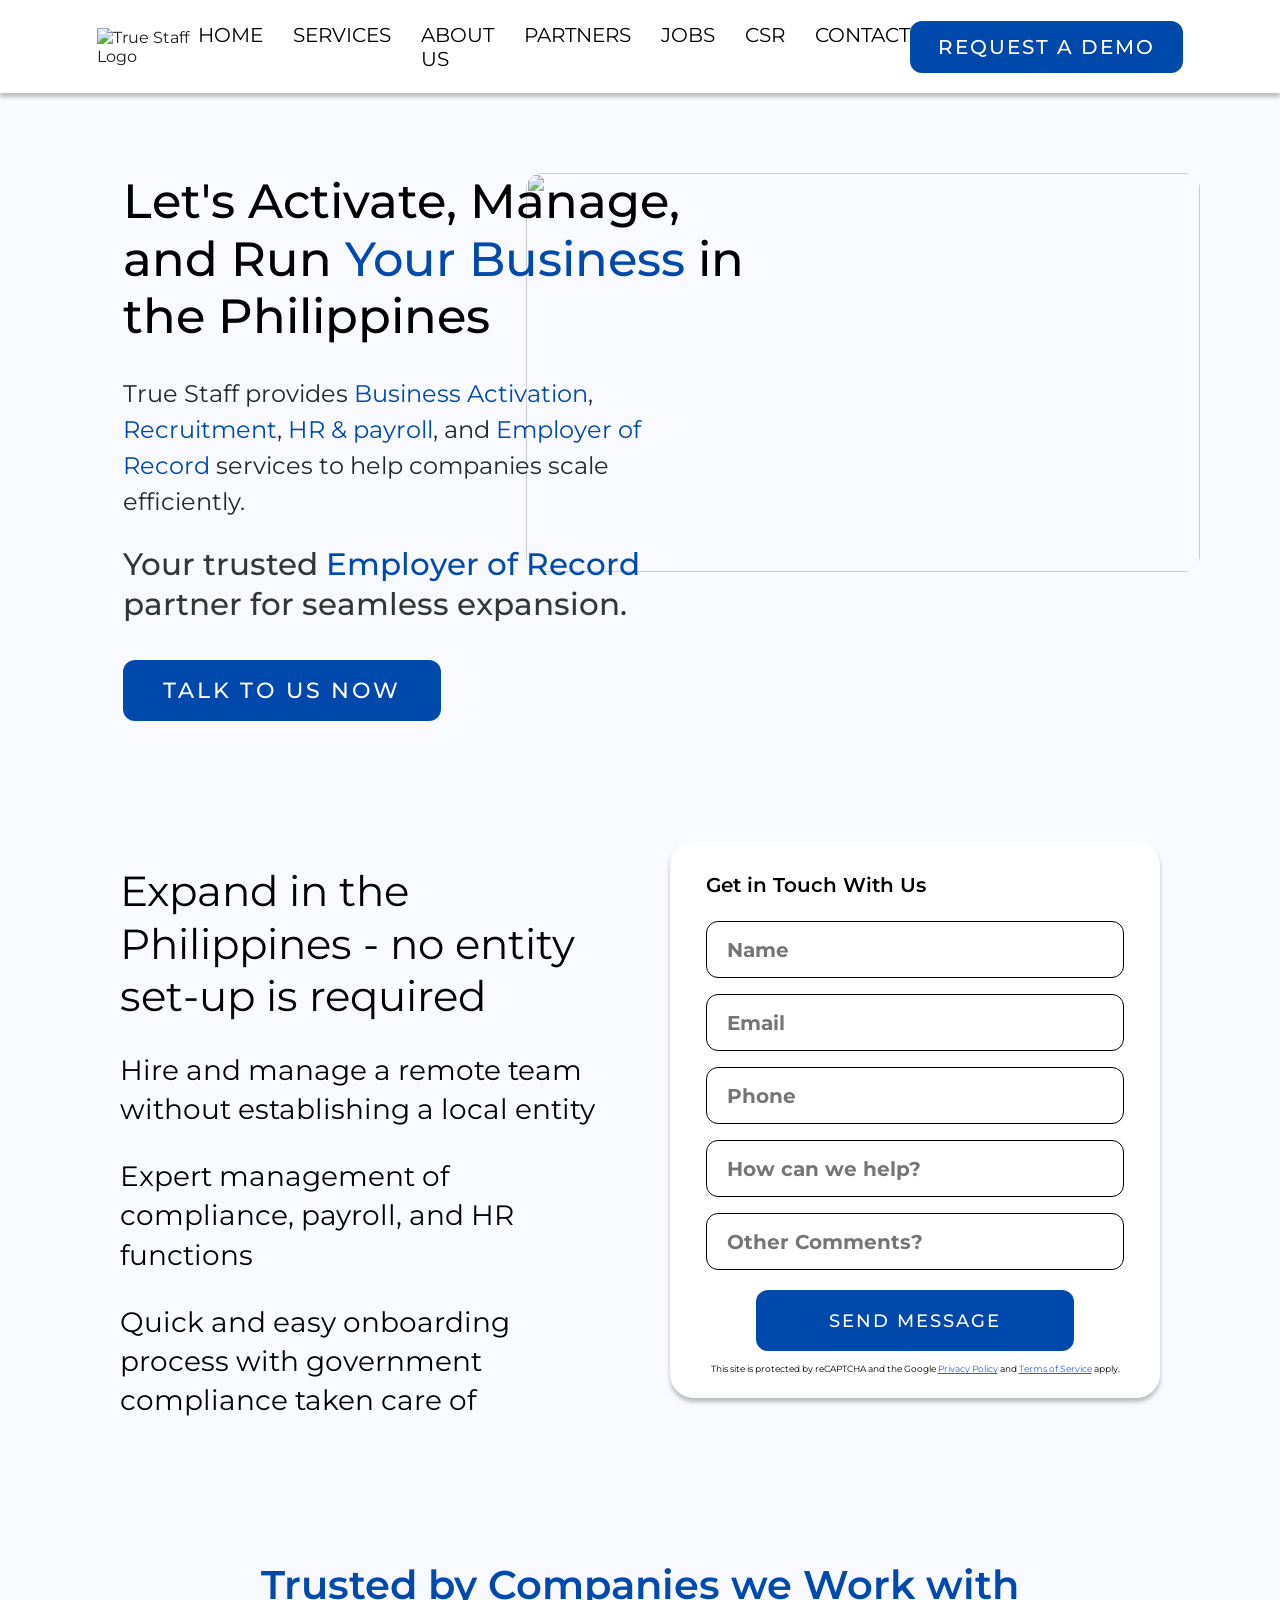
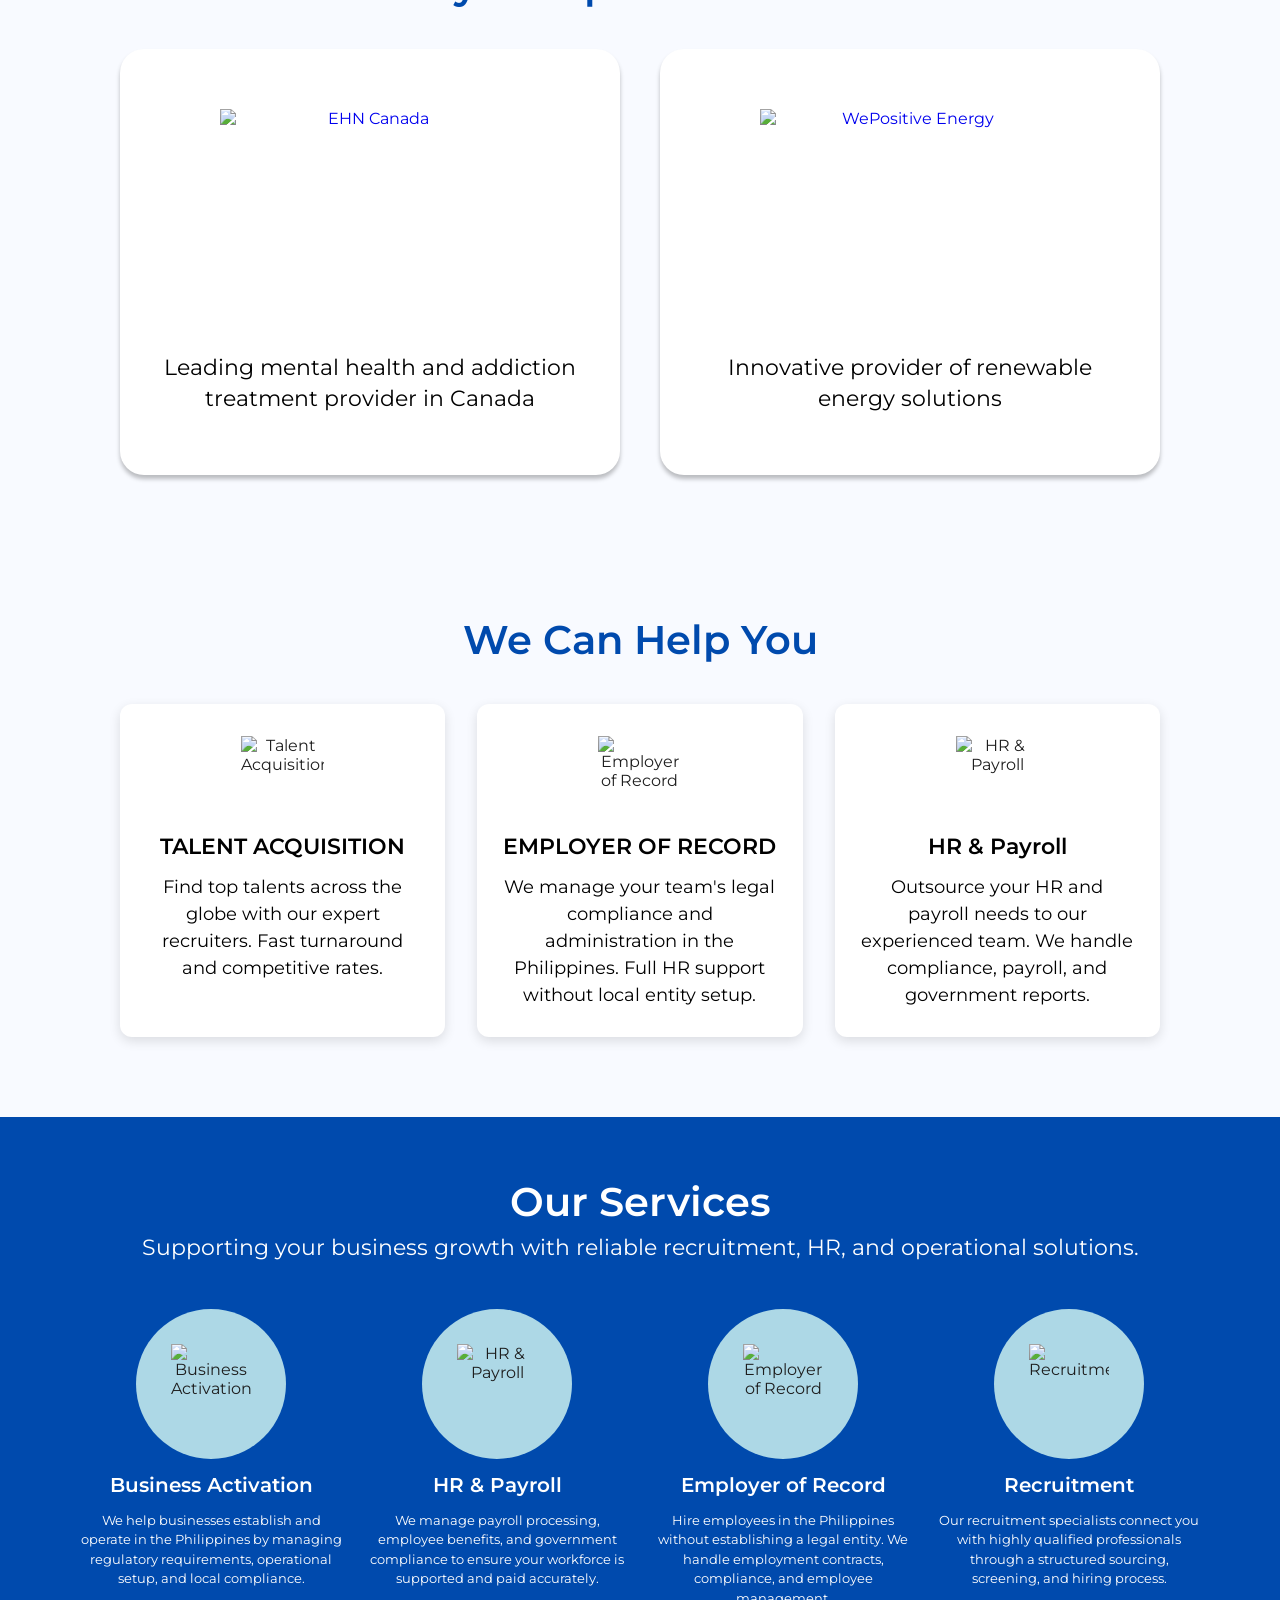
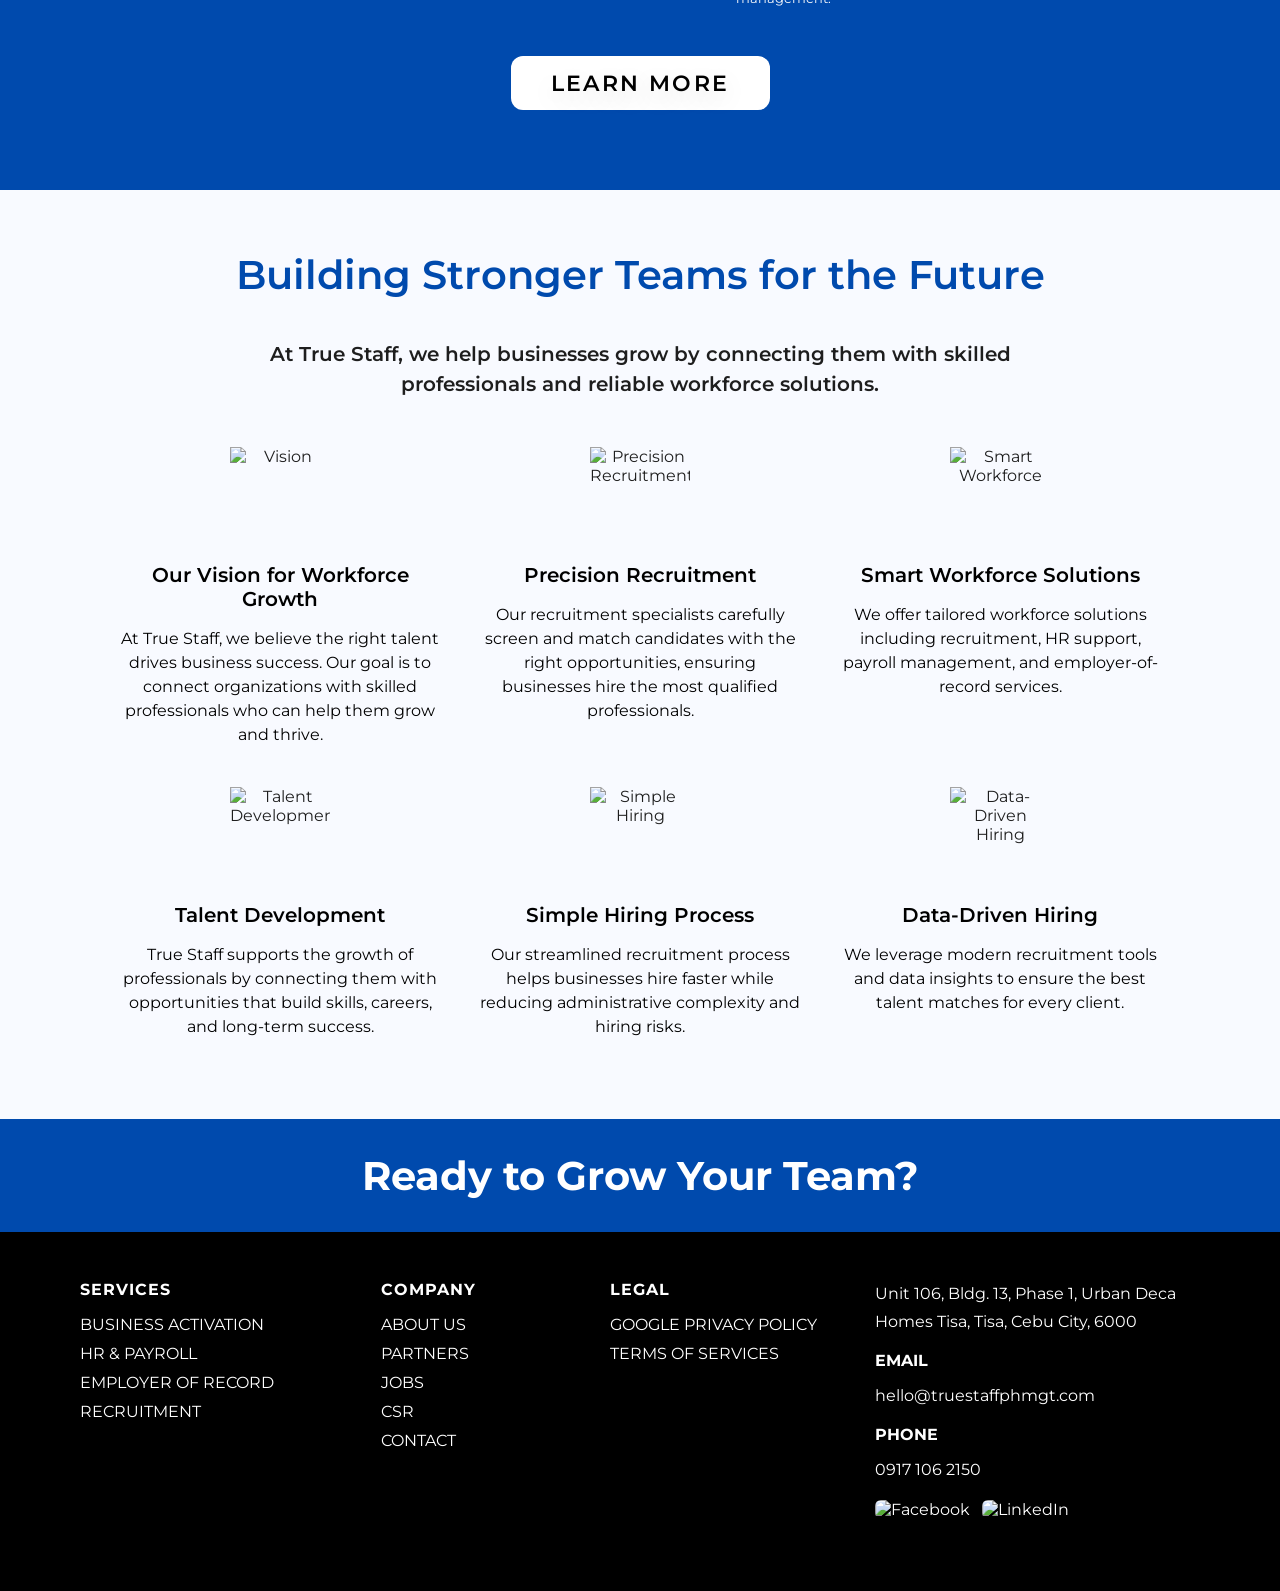
==== index.html @ f709b80b "Color Pallet Changes" ====
<!DOCTYPE html>
<html lang="en">
<head>
  <meta charset="UTF-8" />
  <meta name="viewport" content="width=device-width, initial-scale=1.0" />
  <title>True Staff Philippines</title>
  <link href="https://fonts.googleapis.com/css2?family=Montserrat:wght@400;500;600;700&family=Playfair+Display:wght@400;700&display=swap" rel="stylesheet" />
  <style>
    *, *::before, *::after { box-sizing: border-box; margin: 0; padding: 0; }

    :root {
      --blue: #2e5bff;
      --blue-dark: #004AAD;
      --blue-light: #4189ff;
      --bg: #f8faff;
      --text: #1e1e1e;
      --shadow: 0 4px 4px rgba(0,0,0,0.25);
      --card-shadow: 0 4px 16px rgba(0,0,0,0.12);
    }

    html { scroll-behavior: smooth; }

    body {
      font-family: 'Montserrat', sans-serif;
      background: var(--bg);
      color: var(--text);
      overflow-x: hidden;
    }

    /* ── NAVBAR ── */
    nav {
      position: sticky;
      top: 0;
      z-index: 100;
      background: #fff;
      box-shadow: var(--shadow);
      height: 93px;
      display: flex;
      align-items: center;
      justify-content: space-between;
      padding: 0 97px;
    }

    .nav-logo img { height: 90px; width: auto; }

    .nav-links {
      display: flex;
      gap: 30px;
      list-style: none;
      font-size: 20px;
    }

    .nav-links a {
      text-decoration: none;
      color: #000;
      transition: color .2s;
    }
    .nav-links a:hover { color: var(--blue-dark); }

    .btn-demo {
      background: var(--blue-dark);
      color: #fff;
      font-family: 'Montserrat', sans-serif;
      font-weight: 500;
      font-size: 20px;
      letter-spacing: 2px;
      border: none;
      border-radius: 12px;
      padding: 14px 28px;
      cursor: pointer;
      text-shadow: 0 8px 24px rgba(0,0,0,0.15);
      white-space: nowrap;
      transition: opacity .2s;
    }
    .btn-demo:hover { opacity: .88; }

    /* ── HERO ── */
    .hero {
      position: relative;
      padding: 80px 123px 60px;
      min-height: 620px;
      display: flex;
      align-items: flex-start;
      overflow: hidden;
    }

    .hero-bg {
      position: absolute;
      right: 80px;
      top: 80px;
      width: 674px;
      height: 399px;
      opacity: .8;
      object-fit: cover;
      border-radius: 16px;
      pointer-events: none;
    }

    .hero-content {
      position: relative;
      z-index: 2;
      max-width: 662px;
    }

    .hero-title {
      font-family: 'Montserrat', sans-serif;
      font-size: 48px;
      font-weight: 500;
      line-height: 1.2;
      color: #000;
      margin-bottom: 30px;
    }
    .hero-title span { color: var(--blue-dark); font-family: 'Montserrat', sans-serif; }

    .hero-sub {
      font-size: 24px;
      font-weight: 400;
      color: #272727;
      line-height: 1.5;
      max-width: 546px;
      margin-bottom: 24px;
    }
    .hero-sub .accent1 { color: var(--blue-dark); }
    .hero-sub .accent2 { color: var(--blue-dark); }

    .hero-tagline {
      font-size: 31px;
      font-weight: 500;
      color: #353535;
      max-width: 553px;
      margin-bottom: 36px;
      line-height: 1.3;
    }
    .hero-tagline span { color: var(--blue-dark); }

    .btn-primary {
      display: inline-flex;
      align-items: center;
      justify-content: center;
      background: var(--blue-dark);
      color: #fff;
      font-family: 'Montserrat', sans-serif;
      font-weight: 500;
      font-size: 22px;
      letter-spacing: 2.8px;
      border: none;
      border-radius: 12px;
      padding: 14px 28px;
      width: 318px;
      height: 61px;
      cursor: pointer;
      text-shadow: 0 8px 24px rgba(0,0,0,0.15);
      transition: opacity .2s, transform .15s;
    }
    .btn-primary:hover { opacity: .9; transform: translateY(-1px); }

    /* ── SUB-HERO (Expand + Contact Form) ── */
    .subhero {
      display: grid;
      grid-template-columns: 1fr 1fr;
      gap: 60px;
      padding: 60px 120px 80px;
      align-items: start;
    }

    .subhero-points {
      display: flex;
      flex-direction: column;
      gap: 28px;
      padding-top: 24px;
    }

    .subhero-points h2 {
      font-size: 42px;
      font-weight: 400;
      line-height: 1.25;
      color: #000;
    }

    .subhero-points p {
      font-size: 28px;
      font-weight: 400;
      color: #000;
      line-height: 1.4;
    }

    .contact-card {
      background: #fff;
      border-radius: 24px;
      box-shadow: var(--shadow);
      padding: 32px 36px 24px;
    }

    .contact-card h3 {
      font-size: 20px;
      font-weight: 600;
      color: #000;
      margin-bottom: 24px;
    }

    .form-fields {
      display: flex;
      flex-direction: column;
      gap: 16px;
      margin-bottom: 20px;
    }

    .form-fields input,
    .form-fields select {
      background: #fff;
      border: 1px solid #000;
      border-radius: 12px;
      height: 57px;
      padding: 14px 20px;
      font-family: 'Montserrat', sans-serif;
      font-weight: 700;
      font-size: 20px;
      color: rgba(0,0,0,.5);
      width: 100%;
      outline: none;
      transition: border-color .2s;
    }
    .form-fields input:focus { border-color: var(--blue-dark); color: #000; }

    .btn-send {
      display: block;
      margin: 0 auto 12px;
      background: var(--blue-dark);
      color: #fff;
      font-family: 'Montserrat', sans-serif;
      font-weight: 500;
      font-size: 18px;
      letter-spacing: 2px;
      border: none;
      border-radius: 12px;
      padding: 14px 28px;
      width: 318px;
      height: 61px;
      cursor: pointer;
      text-shadow: 0 8px 24px rgba(0,0,0,0.15);
      transition: opacity .2s;
    }
    .btn-send:hover { opacity: .9; }

    .recaptcha-notice {
      font-size: 9px;
      color: #000;
      text-align: center;
    }
    .recaptcha-notice a { color: var(--blue); }

    /* ── TRUSTED BY ── */
    .trusted {
      padding: 60px 120px 80px;
    }

    .section-title {
      font-size: 40px;
      font-weight: 600;
      color: var(--blue-dark);
      text-align: center;
      margin-bottom: 40px;
    }

    .trusted-cards {
      display: grid;
      grid-template-columns: 1fr 1fr;
      gap: 40px;
    }

    .trusted-card {
      background: #fff;
      border-radius: 24px;
      box-shadow: var(--shadow);
      padding: 60px 40px;
      display: flex;
      flex-direction: column;
      align-items: center;
      gap: 24px;
      text-align: center;
      text-decoration: none;
      transition: transform .2s, box-shadow .2s;
    }
    .trusted-card:hover { transform: translateY(-4px); box-shadow: var(--card-shadow); }

    .trusted-card img { 
      width: 300px;
      height: 220px;
      object-fit: contain;
    }

    .trusted-card p {
      font-size: 22px;
      color: #000;
      line-height: 1.4;
    }

    /* ── WE CAN HELP ── */
    .help-section {
      padding: 60px 120px 80px;
      text-align: center;
    }

    .help-cards {
      display: grid;
      grid-template-columns: repeat(3, 1fr);
      gap: 32px;
      margin-top: 40px;
    }

    .help-card {
      background: #fff;
      border-radius: 12px;
      box-shadow: 0 4px 12px rgba(0,0,0,0.12);
      padding: 32px 24px 28px;
      display: flex;
      flex-direction: column;
      align-items: center;
      gap: 14px;
      text-align: center;
    }

    .help-card img { width: 83px; height: 83px; object-fit: contain; }

    .help-card h4 {
      font-size: 22px;
      font-weight: 600;
      color: #000;
    }

    .help-card p {
      font-size: 18px;
      color: #000;
      line-height: 1.5;
    }

    /* ── SERVICES ── */
    .services-section {
      background: var(--blue-dark);
      padding: 60px 80px 80px;
      text-align: center;
    }

    .services-section .section-title { color: #fff; margin-bottom: 8px; }

    .services-section .section-sub {
      font-size: 22px;
      color: #fff;
      margin-bottom: 48px;
    }

    .services-grid {
      display: grid;
      grid-template-columns: repeat(4, 1fr);
      gap: 24px;
      margin-bottom: 48px;
    }

    .service-card {
      display: flex;
      flex-direction: column;
      align-items: center;
      gap: 14px;
      text-align: center;
    }

    /* ── SERVICE ICON CIRCLE ── */
    .service-icon {
      width: 150px;
      height: 150px;
      border-radius: 50%;
      background: #ADD8E6;
      display: flex;
      align-items: center;
      justify-content: center;
      flex-shrink: 0;
      overflow: hidden;
    }
    .service-icon img { width: 80px; height: 80px; object-fit: contain; flex-shrink: 0; }

    .service-card h4 {
      font-size: 20px;
      font-weight: 600;
      color: #fff;
    }

    .service-card p {
      font-size: 13px;
      font-weight: 400;
      color: #fff;
      line-height: 1.5;
    }

    .btn-white {
      display: inline-flex;
      align-items: center;
      justify-content: center;
      background: #fff;
      color: #000;
      font-family: 'Montserrat', sans-serif;
      font-weight: 600;
      font-size: 22px;
      letter-spacing: 2.4px;
      border: none;
      border-radius: 12px;
      padding: 14px 28px;
      width: 259px;
      height: 54px;
      cursor: pointer;
      text-shadow: 0 8px 24px rgba(0,0,0,0.15);
      transition: opacity .2s;
    }
    .btn-white:hover { opacity: .88; }

    /* ── BUILDING TEAMS ── */
    .teams-section {
      padding: 60px 120px 80px;
      text-align: center;
    }

    .teams-section .section-title { color: var(--blue-dark); }

    .teams-section .section-sub {
      font-size: 20px;
      font-weight: 600;
      color: var(--text);
      max-width: 805px;
      margin: 0 auto 48px;
      line-height: 1.5;
    }

    .teams-grid {
      display: grid;
      grid-template-columns: repeat(3, 1fr);
      gap: 40px;
    }

    .team-card {
      display: flex;
      flex-direction: column;
      align-items: center;
      gap: 16px;
      text-align: center;
    }

    .team-card img { width: 100px; height: 100px; object-fit: contain; }

    .team-card h4 {
      font-size: 20px;
      font-weight: 600;
      color: #000;
    }

    .team-card p {
      font-size: 16px;
      color: #000;
      line-height: 1.5;
    }

    /* ── READY TO GROW ── */
    .cta-bar {
      background: var(--blue-dark);
      padding: 32px 40px;
      text-align: center;
    }
    .cta-bar h2 {
      font-size: 40px;
      font-weight: 700;
      color: #fff;
    }

    /* ── FOOTER ── */
    footer {
      background: #000;
      color: #fff;
      padding: 48px 80px 32px;
    }

    .footer-top {
      display: grid;
      grid-template-columns: 1.4fr 1fr 1.2fr 1.8fr;
      gap: 48px;
      margin-bottom: 40px;
    }

    .footer-col h4 {
      font-size: 16px;
      font-weight: 700;
      margin-bottom: 16px;
      letter-spacing: 1px;
    }

    .footer-col ul {
      list-style: none;
      display: flex;
      flex-direction: column;
      gap: 10px;
    }

    .footer-col ul li,
    .footer-col ul li a {
      font-size: 16px;
      font-weight: 400;
      color: #fff;
      text-decoration: none;
      transition: opacity .2s;
    }
    .footer-col ul li a:hover { opacity: .75; }

    .footer-contact p {
      font-size: 16px;
      line-height: 1.7;
      margin-bottom: 8px;
    }
    .footer-contact a { color: #fff; text-decoration: none; }

    .footer-contact .label {
      font-weight: 700;
      font-size: 16px;
      margin-top: 12px;
    }

    .social-links {
      display: flex;
      gap: 12px;
      margin-top: 16px;
    }
    .social-links a img { width: 46px; height: 46px; object-fit: cover; border-radius: 6px; }

    .footer-bottom {
      border-top: 1px solid rgba(255,255,255,.2);
      padding-top: 20px;
      font-size: 15px;
      font-weight: 700;
      color: #fff;
    }

    /* ── ANIMATIONS ── */
    @keyframes fadeUp {
      from { opacity: 0; transform: translateY(24px); }
      to   { opacity: 1; transform: translateY(0); }
    }

    .hero-content > * {
      animation: fadeUp .7s ease both;
    }
    .hero-content > *:nth-child(1) { animation-delay: .05s; }
    .hero-content > *:nth-child(2) { animation-delay: .15s; }
    .hero-content > *:nth-child(3) { animation-delay: .25s; }
    .hero-content > *:nth-child(4) { animation-delay: .35s; }
  </style>
</head>
<body>

  <!-- NAVBAR -->
  <nav>
    <div class="nav-logo">
      <img src="https://www.figma.com/api/mcp/asset/46fe6b28-b991-42e9-94de-87fc33465a5f" alt="True Staff Logo" />
    </div>
    <ul class="nav-links">
      <li><a href="#">HOME</a></li>
      <li><a href="#">SERVICES</a></li>
      <li><a href="#">ABOUT US</a></li>
      <li><a href="#">PARTNERS</a></li>
      <li><a href="#">JOBS</a></li>
      <li><a href="#">CSR</a></li>
      <li><a href="#">CONTACT</a></li>
    </ul>
    <button class="btn-demo">REQUEST A DEMO</button>
  </nav>

  <!-- HERO -->
  <section class="hero">
    <img class="hero-bg" src="https://www.figma.com/api/mcp/asset/fff9b004-cabd-46d9-9c00-4d7b5eacda82" alt="" />
    <div class="hero-content">
      <h1 class="hero-title">
        Let's Activate, Manage, and Run <span>Your Business</span> in the Philippines
      </h1>
      <p class="hero-sub">
        True Staff provides <span class="accent1">Business Activation</span>,
        <span class="accent2">Recruitment</span>,
        <span class="accent2">HR &amp; payroll</span>, and
        <span class="accent2">Employer of Record</span>
        services to help companies scale efficiently.
      </p>
      <p class="hero-tagline">
        Your trusted <span>Employer of Record</span> partner for seamless expansion.
      </p>
      <button class="btn-primary">TALK TO US NOW</button>
    </div>
  </section>

  <!-- SUB-HERO -->
  <section class="subhero">
    <div class="subhero-points">
      <h2>Expand in the Philippines - no entity set-up is required</h2>
      <p>Hire and manage a remote team without establishing a local entity</p>
      <p>Expert management of compliance, payroll, and HR functions</p>
      <p>Quick and easy onboarding process with government compliance taken care of</p>
    </div>
    <div class="contact-card">
      <h3>Get in Touch With Us</h3>
      <div class="form-fields">
        <input type="text" placeholder="Name" />
        <input type="email" placeholder="Email" />
        <input type="tel" placeholder="Phone" />
        <input type="text" placeholder="How can we help?" />
        <input type="text" placeholder="Other Comments?" />
      </div>
      <button class="btn-send">SEND MESSAGE</button>
      <p class="recaptcha-notice">
        This site is protected by reCAPTCHA and the Google
        <a href="https://policies.google.com/privacy"> Privacy Policy</a> and
        <a href="https://policies.google.com/terms"> Terms of Service</a> apply.
      </p>
    </div>
  </section>

  <!-- TRUSTED BY -->
  <section class="trusted">
    <h2 class="section-title">Trusted by Companies we Work with</h2>
    <div class="trusted-cards">
      <a class="trusted-card" href="https://www.edgewoodhealthnetwork.com" target="_blank">
        <img src="https://www.figma.com/api/mcp/asset/3ee1cc1a-793e-4d9c-8be4-b62cd1c04ef4" alt="EHN Canada" />
        <p>Leading mental health and addiction treatment provider in Canada</p>
      </a>
      <a class="trusted-card" href="https://wepositive.energy/en/" target="_blank">
        <img src="https://www.figma.com/api/mcp/asset/9beb6a66-668f-4951-84d1-95f4a16cabfd" alt="WePositive Energy" />
        <p>Innovative provider of renewable energy solutions</p>
      </a>
    </div>
  </section>

  <!-- WE CAN HELP -->
  <section class="help-section">
    <h2 class="section-title">We Can Help You</h2>
    <div class="help-cards">
      <div class="help-card">
        <img src="https://www.figma.com/api/mcp/asset/31132a08-46f3-4da1-8949-65d4fa685b82" alt="Talent Acquisition" />
        <h4>TALENT ACQUISITION</h4>
        <p>Find top talents across the globe with our expert recruiters. Fast turnaround and competitive rates.</p>
      </div>
      <div class="help-card">
        <img src="https://www.figma.com/api/mcp/asset/cd3da1bf-b4ce-4fd2-a935-768c846bf86a" alt="Employer of Record" />
        <h4>EMPLOYER OF RECORD</h4>
        <p>We manage your team's legal compliance and administration in the Philippines. Full HR support without local entity setup.</p>
      </div>
      <div class="help-card">
        <img src="https://www.figma.com/api/mcp/asset/d2165f80-fb58-43b4-90b8-c38d12c9bd33" alt="HR & Payroll" />
        <h4>HR &amp; Payroll</h4>
        <p>Outsource your HR and payroll needs to our experienced team. We handle compliance, payroll, and government reports.</p>
      </div>
    </div>
  </section>

  <!-- OUR SERVICES -->
  <section class="services-section">
    <h2 class="section-title">Our Services</h2>
    <p class="section-sub">Supporting your business growth with reliable recruitment, HR, and operational solutions.</p>
    <div class="services-grid">
      <div class="service-card">
        <div class="service-icon">
        <img src="https://www.figma.com/api/mcp/asset/b1a351a6-cfa6-4a50-8edd-ce78a17f93b5" alt="Business Activation" />
        </div>
        <h4>Business Activation</h4>
        <p>We help businesses establish and operate in the Philippines by managing regulatory requirements, operational setup, and local compliance.</p>
      </div>
      <div class="service-card">
        <div class="service-icon">
        <img src="https://www.figma.com/api/mcp/asset/8b9b148d-7f80-4a17-a34f-08319d3bbadd" alt="HR & Payroll" />
        </div>
        <h4>HR &amp; Payroll</h4>
        <p>We manage payroll processing, employee benefits, and government compliance to ensure your workforce is supported and paid accurately.</p>
      </div>
      <div class="service-card">
        <div class="service-icon">
        <img src="https://www.figma.com/api/mcp/asset/70ccc5b9-8138-4148-9776-515e78c5fc36" alt="Employer of Record" />
        </div>
        <h4>Employer of Record</h4>
        <p>Hire employees in the Philippines without establishing a legal entity. We handle employment contracts, compliance, and employee management.</p>
      </div>
      <div class="service-card">
        <div class="service-icon">
        <img src="https://www.figma.com/api/mcp/asset/c258b3e0-de0f-4d82-b627-8fd737a3cc09" alt="Recruitment" />
        </div>
        <h4>Recruitment</h4>
        <p>Our recruitment specialists connect you with highly qualified professionals through a structured sourcing, screening, and hiring process.</p>
      </div>
    </div>
    <button class="btn-white">LEARN MORE</button>
  </section>

  <!-- BUILDING STRONGER TEAMS -->
  <section class="teams-section">
    <h2 class="section-title">Building Stronger Teams for the Future</h2>
    <p class="section-sub">At True Staff, we help businesses grow by connecting them with skilled professionals and reliable workforce solutions.</p>
    <div class="teams-grid">
      <div class="team-card">
        <img src="https://www.figma.com/api/mcp/asset/81e49607-f84e-4d09-b569-7cded17def56" alt="Vision" />
        <h4>Our Vision for Workforce Growth</h4>
        <p>At True Staff, we believe the right talent drives business success. Our goal is to connect organizations with skilled professionals who can help them grow and thrive.</p>
      </div>
      <div class="team-card">
        <img src="https://www.figma.com/api/mcp/asset/3f9933ec-99f0-443f-ae5e-5d753d8e3b89" alt="Precision Recruitment" />
        <h4>Precision Recruitment</h4>
        <p>Our recruitment specialists carefully screen and match candidates with the right opportunities, ensuring businesses hire the most qualified professionals.</p>
      </div>
      <div class="team-card">
        <img src="https://www.figma.com/api/mcp/asset/ee667090-5b8d-4d2a-b101-0f3f4927ae04" alt="Smart Workforce" />
        <h4>Smart Workforce Solutions</h4>
        <p>We offer tailored workforce solutions including recruitment, HR support, payroll management, and employer-of-record services.</p>
      </div>
      <div class="team-card">
        <img src="https://www.figma.com/api/mcp/asset/8a5e9f70-47d1-4730-a33d-5e7d8475ec87" alt="Talent Development" />
        <h4>Talent Development</h4>
        <p>True Staff supports the growth of professionals by connecting them with opportunities that build skills, careers, and long-term success.</p>
      </div>
      <div class="team-card">
        <img src="https://www.figma.com/api/mcp/asset/21347ef9-b67f-4f0b-8c22-c1b341886fa3" alt="Simple Hiring" />
        <h4>Simple Hiring Process</h4>
        <p>Our streamlined recruitment process helps businesses hire faster while reducing administrative complexity and hiring risks.</p>
      </div>
      <div class="team-card">
        <img src="https://www.figma.com/api/mcp/asset/55356697-2047-4b30-a594-85b340115c34" alt="Data-Driven Hiring" />
        <h4>Data-Driven Hiring</h4>
        <p>We leverage modern recruitment tools and data insights to ensure the best talent matches for every client.</p>
      </div>
    </div>
  </section>

  <!-- READY TO GROW CTA -->
  <div class="cta-bar">
    <h2>Ready to Grow Your Team?</h2>
  </div>


  <footer>
    <div class="footer-top">
      <div class="footer-col">
        <h4>SERVICES</h4>
        <ul>
          <li>BUSINESS ACTIVATION</li>
          <li>HR &amp; PAYROLL</li>
          <li>EMPLOYER OF RECORD</li>
          <li>RECRUITMENT</li>
        </ul>
      </div>
      <div class="footer-col">
        <h4>COMPANY</h4>
        <ul>
          <li>ABOUT US</li>
          <li>PARTNERS</li>
          <li>JOBS</li>
          <li>CSR</li>
          <li>CONTACT</li>
        </ul>
      </div>
      <div class="footer-col">
        <h4>LEGAL</h4>
        <ul>
          <li><a href="https://policies.google.com/privacy" target="_blank">GOOGLE PRIVACY POLICY</a></li>
          <li><a href="https://policies.google.com/terms" target="_blank">TERMS OF SERVICES</a></li>
        </ul>
      </div>
      <div class="footer-col footer-contact">
        <p>Unit 106, Bldg. 13, Phase 1, Urban Deca Homes Tisa, Tisa, Cebu City, 6000</p>
        <p class="label">EMAIL</p>
        <p>hello@truestaffphmgt.com</p>
        <p class="label">PHONE</p>
        <p>0917 106 2150</p>
        <div class="social-links">
          <a href="https://www.facebook.com/profile.php?id=100091492266684" target="_blank">
            <img src="https://www.figma.com/api/mcp/asset/72221805-aa0f-4ba4-a9fd-78a5b360030b" alt="Facebook" />
          </a>
          <a href="https://www.linkedin.com/company/true-staff-philippines-management-inc/" target="_blank">
            <img src="https://www.figma.com/api/mcp/asset/a117d078-dc79-4d5d-b0f4-8a01a4b4e025" alt="LinkedIn" />
          </a>
        </div>
      </div>
    </div>
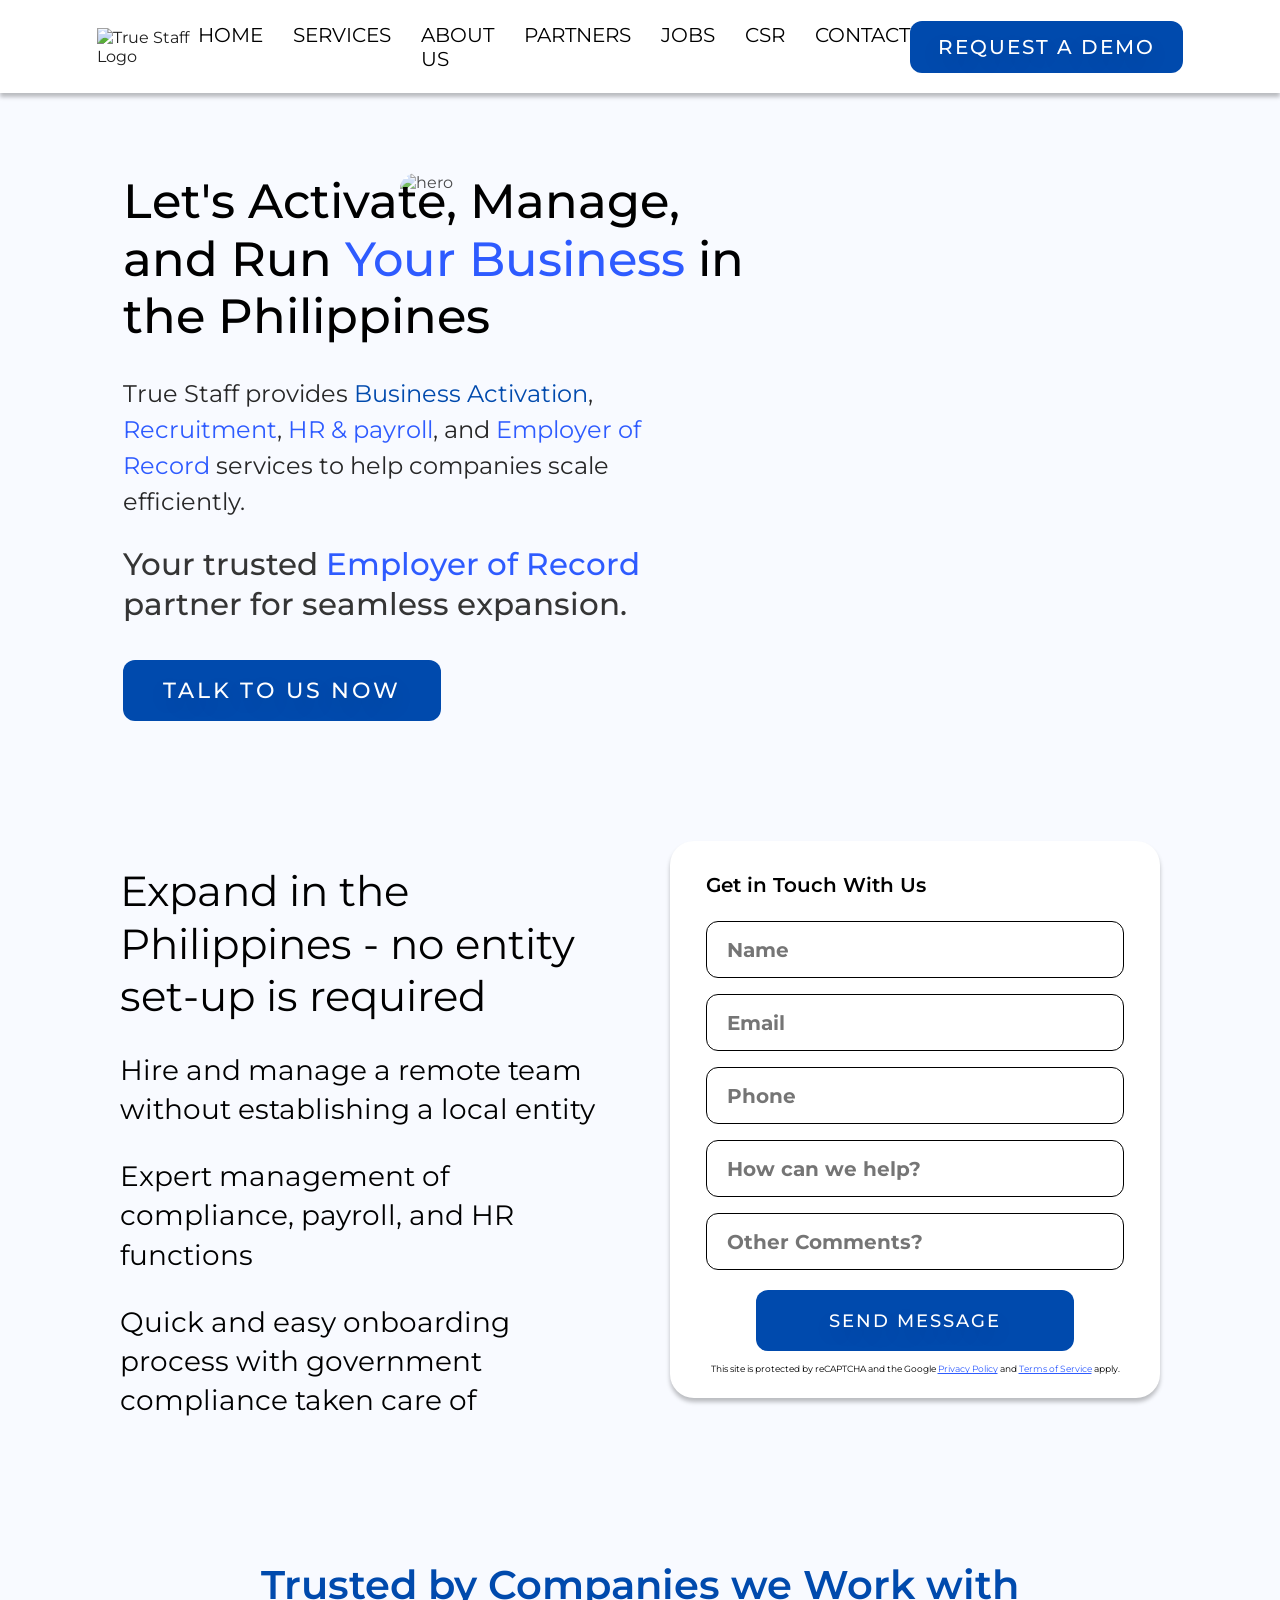
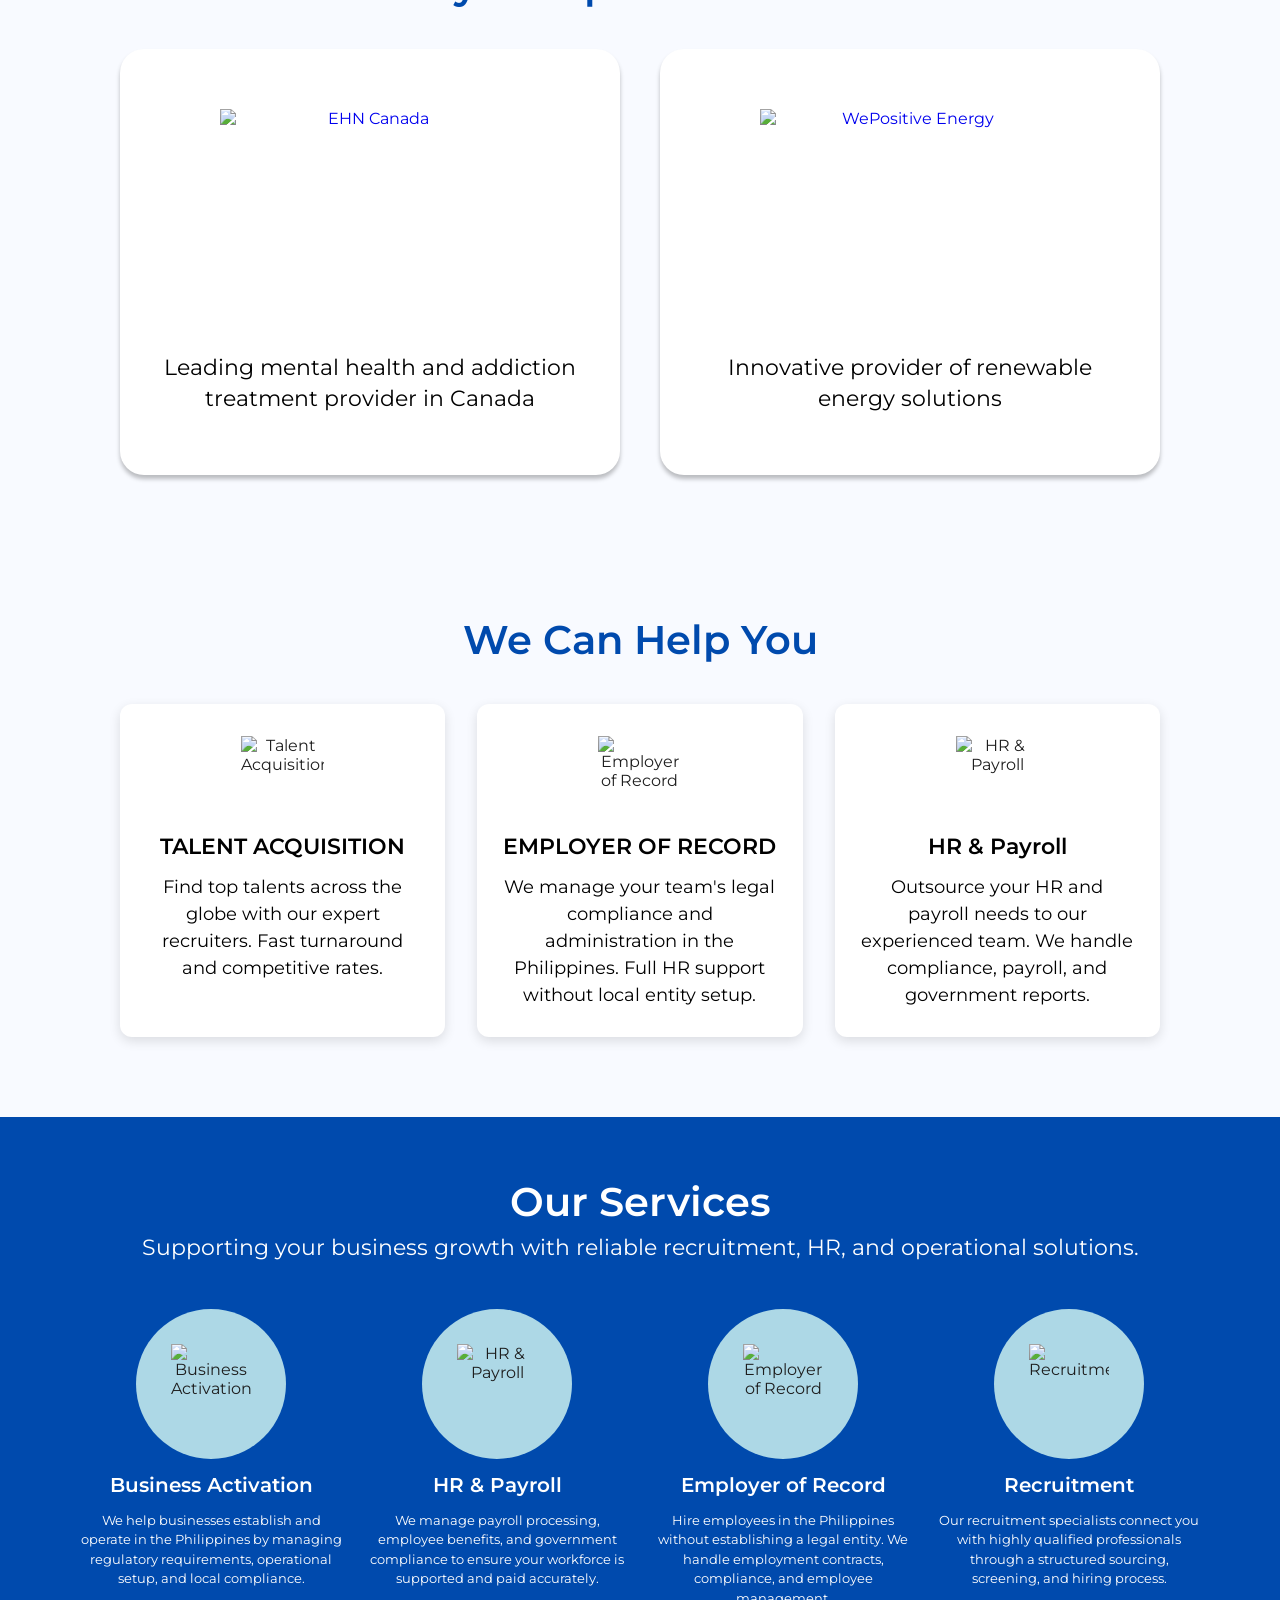
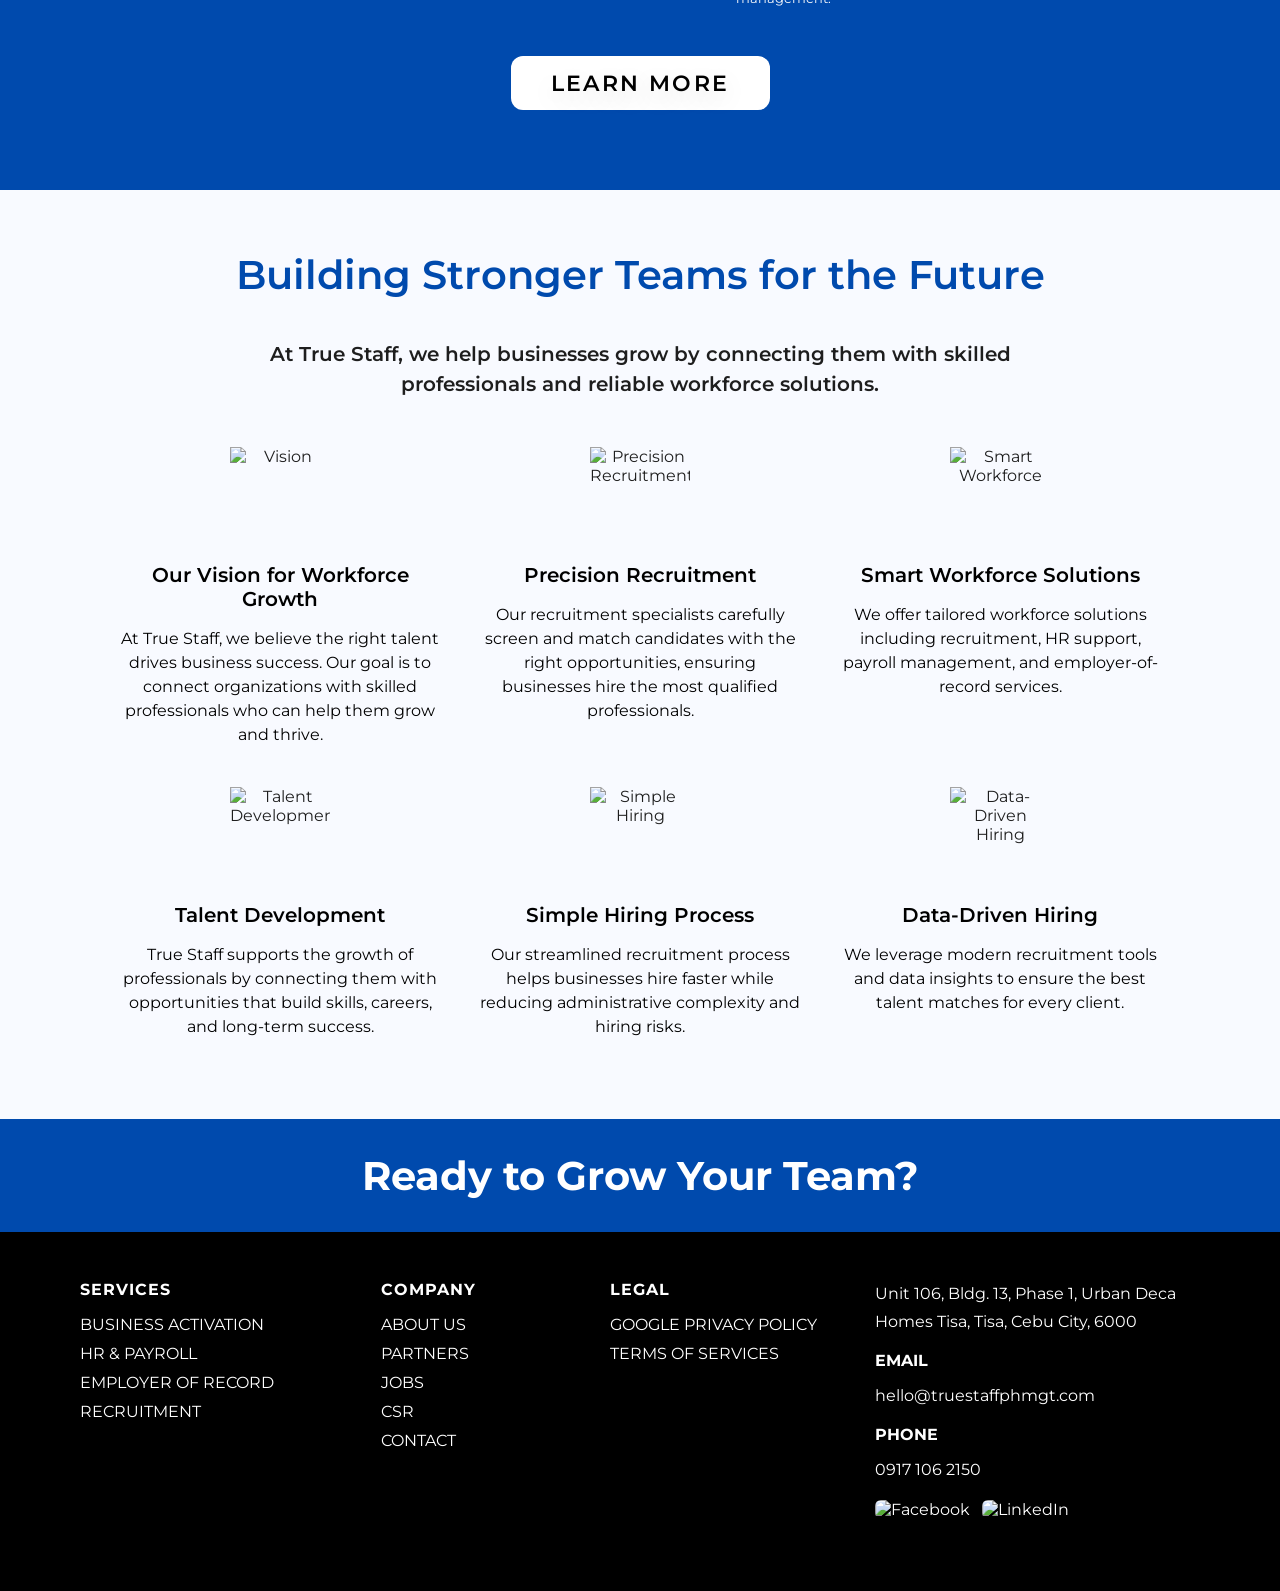
==== commit dca3841c: "Updated logo and image sources in HTML files" ====
--- a/index.html
+++ b/index.html
@@ -88,8 +88,8 @@
       position: absolute;
       right: 80px;
       top: 80px;
-      width: 674px;
-      height: 399px;
+      width: 800px;
+      height: 550px;
       opacity: .8;
       object-fit: cover;
       border-radius: 16px;
@@ -110,7 +110,7 @@
       color: #000;
       margin-bottom: 30px;
     }
-    .hero-title span { color: var(--blue-dark); font-family: 'Montserrat', sans-serif; }
+    .hero-title span { color: var(--blue); font-family: 'Montserrat', sans-serif; }
 
     .hero-sub {
       font-size: 24px;
@@ -121,7 +121,7 @@
       margin-bottom: 24px;
     }
     .hero-sub .accent1 { color: var(--blue-dark); }
-    .hero-sub .accent2 { color: var(--blue-dark); }
+    .hero-sub .accent2 { color: var(--blue); }
 
     .hero-tagline {
       font-size: 31px;
@@ -131,7 +131,7 @@
       margin-bottom: 36px;
       line-height: 1.3;
     }
-    .hero-tagline span { color: var(--blue-dark); }
+    .hero-tagline span { color: var(--blue); }
 
     .btn-primary {
       display: inline-flex;
@@ -555,14 +555,14 @@
   <!-- NAVBAR -->
   <nav>
     <div class="nav-logo">
-      <img src="https://www.figma.com/api/mcp/asset/46fe6b28-b991-42e9-94de-87fc33465a5f" alt="True Staff Logo" />
+      <img src="images/logo.png" alt="True Staff Logo" />
     </div>
     <ul class="nav-links">
-      <li><a href="#">HOME</a></li>
-      <li><a href="#">SERVICES</a></li>
-      <li><a href="#">ABOUT US</a></li>
-      <li><a href="#">PARTNERS</a></li>
-      <li><a href="#">JOBS</a></li>
+      <li><a href="index.html">HOME</a></li>
+      <li><a href="services.html">SERVICES</a></li>
+      <li><a href="aboutus.html">ABOUT US</a></li>
+      <li><a href="partners.html">PARTNERS</a></li>
+      <li><a href="jobs.html">JOBS</a></li>
       <li><a href="#">CSR</a></li>
       <li><a href="#">CONTACT</a></li>
     </ul>
@@ -571,7 +571,7 @@
 
   <!-- HERO -->
   <section class="hero">
-    <img class="hero-bg" src="https://www.figma.com/api/mcp/asset/fff9b004-cabd-46d9-9c00-4d7b5eacda82" alt="" />
+    <img class="hero-bg" src="images/landinghero.png" alt="hero" />
     <div class="hero-content">
       <h1 class="hero-title">
         Let's Activate, Manage, and Run <span>Your Business</span> in the Philippines
@@ -621,11 +621,11 @@
     <h2 class="section-title">Trusted by Companies we Work with</h2>
     <div class="trusted-cards">
       <a class="trusted-card" href="https://www.edgewoodhealthnetwork.com" target="_blank">
-        <img src="https://www.figma.com/api/mcp/asset/3ee1cc1a-793e-4d9c-8be4-b62cd1c04ef4" alt="EHN Canada" />
+        <img src="images/ehncanada.png" alt="EHN Canada" />
         <p>Leading mental health and addiction treatment provider in Canada</p>
       </a>
       <a class="trusted-card" href="https://wepositive.energy/en/" target="_blank">
-        <img src="https://www.figma.com/api/mcp/asset/9beb6a66-668f-4951-84d1-95f4a16cabfd" alt="WePositive Energy" />
+        <img src="images/wepositive.png" alt="WePositive Energy" />
         <p>Innovative provider of renewable energy solutions</p>
       </a>
     </div>
@@ -636,17 +636,17 @@
     <h2 class="section-title">We Can Help You</h2>
     <div class="help-cards">
       <div class="help-card">
-        <img src="https://www.figma.com/api/mcp/asset/31132a08-46f3-4da1-8949-65d4fa685b82" alt="Talent Acquisition" />
+        <img src="images/talentacqusition.png" alt="Talent Acquisition" />
         <h4>TALENT ACQUISITION</h4>
         <p>Find top talents across the globe with our expert recruiters. Fast turnaround and competitive rates.</p>
       </div>
       <div class="help-card">
-        <img src="https://www.figma.com/api/mcp/asset/cd3da1bf-b4ce-4fd2-a935-768c846bf86a" alt="Employer of Record" />
+        <img src="images/employerofrecord.png" alt="Employer of Record" />
         <h4>EMPLOYER OF RECORD</h4>
         <p>We manage your team's legal compliance and administration in the Philippines. Full HR support without local entity setup.</p>
       </div>
       <div class="help-card">
-        <img src="https://www.figma.com/api/mcp/asset/d2165f80-fb58-43b4-90b8-c38d12c9bd33" alt="HR & Payroll" />
+        <img src="images/payroll.png" alt="HR & Payroll" />
         <h4>HR &amp; Payroll</h4>
         <p>Outsource your HR and payroll needs to our experienced team. We handle compliance, payroll, and government reports.</p>
       </div>
@@ -660,28 +660,28 @@
     <div class="services-grid">
       <div class="service-card">
         <div class="service-icon">
-        <img src="https://www.figma.com/api/mcp/asset/b1a351a6-cfa6-4a50-8edd-ce78a17f93b5" alt="Business Activation" />
+        <img src="images/businessactivation.png" alt="Business Activation" />
         </div>
         <h4>Business Activation</h4>
         <p>We help businesses establish and operate in the Philippines by managing regulatory requirements, operational setup, and local compliance.</p>
       </div>
       <div class="service-card">
         <div class="service-icon">
-        <img src="https://www.figma.com/api/mcp/asset/8b9b148d-7f80-4a17-a34f-08319d3bbadd" alt="HR & Payroll" />
+        <img src="images/payroll2.png" alt="HR & Payroll" />
         </div>
         <h4>HR &amp; Payroll</h4>
         <p>We manage payroll processing, employee benefits, and government compliance to ensure your workforce is supported and paid accurately.</p>
       </div>
       <div class="service-card">
         <div class="service-icon">
-        <img src="https://www.figma.com/api/mcp/asset/70ccc5b9-8138-4148-9776-515e78c5fc36" alt="Employer of Record" />
+        <img src="images/employerofrecord2.png" alt="Employer of Record" />
         </div>
         <h4>Employer of Record</h4>
         <p>Hire employees in the Philippines without establishing a legal entity. We handle employment contracts, compliance, and employee management.</p>
       </div>
       <div class="service-card">
         <div class="service-icon">
-        <img src="https://www.figma.com/api/mcp/asset/c258b3e0-de0f-4d82-b627-8fd737a3cc09" alt="Recruitment" />
+        <img src="images/recruitment.png" alt="Recruitment" />
         </div>
         <h4>Recruitment</h4>
         <p>Our recruitment specialists connect you with highly qualified professionals through a structured sourcing, screening, and hiring process.</p>
@@ -696,32 +696,32 @@
     <p class="section-sub">At True Staff, we help businesses grow by connecting them with skilled professionals and reliable workforce solutions.</p>
     <div class="teams-grid">
       <div class="team-card">
-        <img src="https://www.figma.com/api/mcp/asset/81e49607-f84e-4d09-b569-7cded17def56" alt="Vision" />
+        <img src="images/vision.png" alt="Vision" />
         <h4>Our Vision for Workforce Growth</h4>
         <p>At True Staff, we believe the right talent drives business success. Our goal is to connect organizations with skilled professionals who can help them grow and thrive.</p>
       </div>
       <div class="team-card">
-        <img src="https://www.figma.com/api/mcp/asset/3f9933ec-99f0-443f-ae5e-5d753d8e3b89" alt="Precision Recruitment" />
+        <img src="images/precisionrecruitment.png" alt="Precision Recruitment" />
         <h4>Precision Recruitment</h4>
         <p>Our recruitment specialists carefully screen and match candidates with the right opportunities, ensuring businesses hire the most qualified professionals.</p>
       </div>
       <div class="team-card">
-        <img src="https://www.figma.com/api/mcp/asset/ee667090-5b8d-4d2a-b101-0f3f4927ae04" alt="Smart Workforce" />
+        <img src="images/smartworkforce.png" alt="Smart Workforce" />
         <h4>Smart Workforce Solutions</h4>
         <p>We offer tailored workforce solutions including recruitment, HR support, payroll management, and employer-of-record services.</p>
       </div>
       <div class="team-card">
-        <img src="https://www.figma.com/api/mcp/asset/8a5e9f70-47d1-4730-a33d-5e7d8475ec87" alt="Talent Development" />
+        <img src="images/talentdevelopment.png" alt="Talent Development" />
         <h4>Talent Development</h4>
         <p>True Staff supports the growth of professionals by connecting them with opportunities that build skills, careers, and long-term success.</p>
       </div>
       <div class="team-card">
-        <img src="https://www.figma.com/api/mcp/asset/21347ef9-b67f-4f0b-8c22-c1b341886fa3" alt="Simple Hiring" />
+        <img src="images/hiringprocess.png" alt="Simple Hiring" />
         <h4>Simple Hiring Process</h4>
         <p>Our streamlined recruitment process helps businesses hire faster while reducing administrative complexity and hiring risks.</p>
       </div>
       <div class="team-card">
-        <img src="https://www.figma.com/api/mcp/asset/55356697-2047-4b30-a594-85b340115c34" alt="Data-Driven Hiring" />
+        <img src="images/datadrivenhiring.png" alt="Data-Driven Hiring" />
         <h4>Data-Driven Hiring</h4>
         <p>We leverage modern recruitment tools and data insights to ensure the best talent matches for every client.</p>
       </div>
@@ -763,17 +763,17 @@
         </ul>
       </div>
       <div class="footer-col footer-contact">
-        <p>Unit 106, Bldg. 13, Phase 1, Urban Deca Homes Tisa, Tisa, Cebu City, 6000</p>
+        <p>Unit 106, Bldg. 13, Phase 1, Urban Deca <br> Homes Tisa, Tisa, Cebu City, 6000</p>
         <p class="label">EMAIL</p>
         <p>hello@truestaffphmgt.com</p>
         <p class="label">PHONE</p>
         <p>0917 106 2150</p>
         <div class="social-links">
           <a href="https://www.facebook.com/profile.php?id=100091492266684" target="_blank">
-            <img src="https://www.figma.com/api/mcp/asset/72221805-aa0f-4ba4-a9fd-78a5b360030b" alt="Facebook" />
+            <img src="images/fb.png" alt="Facebook" />
           </a>
           <a href="https://www.linkedin.com/company/true-staff-philippines-management-inc/" target="_blank">
-            <img src="https://www.figma.com/api/mcp/asset/a117d078-dc79-4d5d-b0f4-8a01a4b4e025" alt="LinkedIn" />
+            <img src="images/linkedin.png" alt="LinkedIn" />
           </a>
         </div>
       </div>
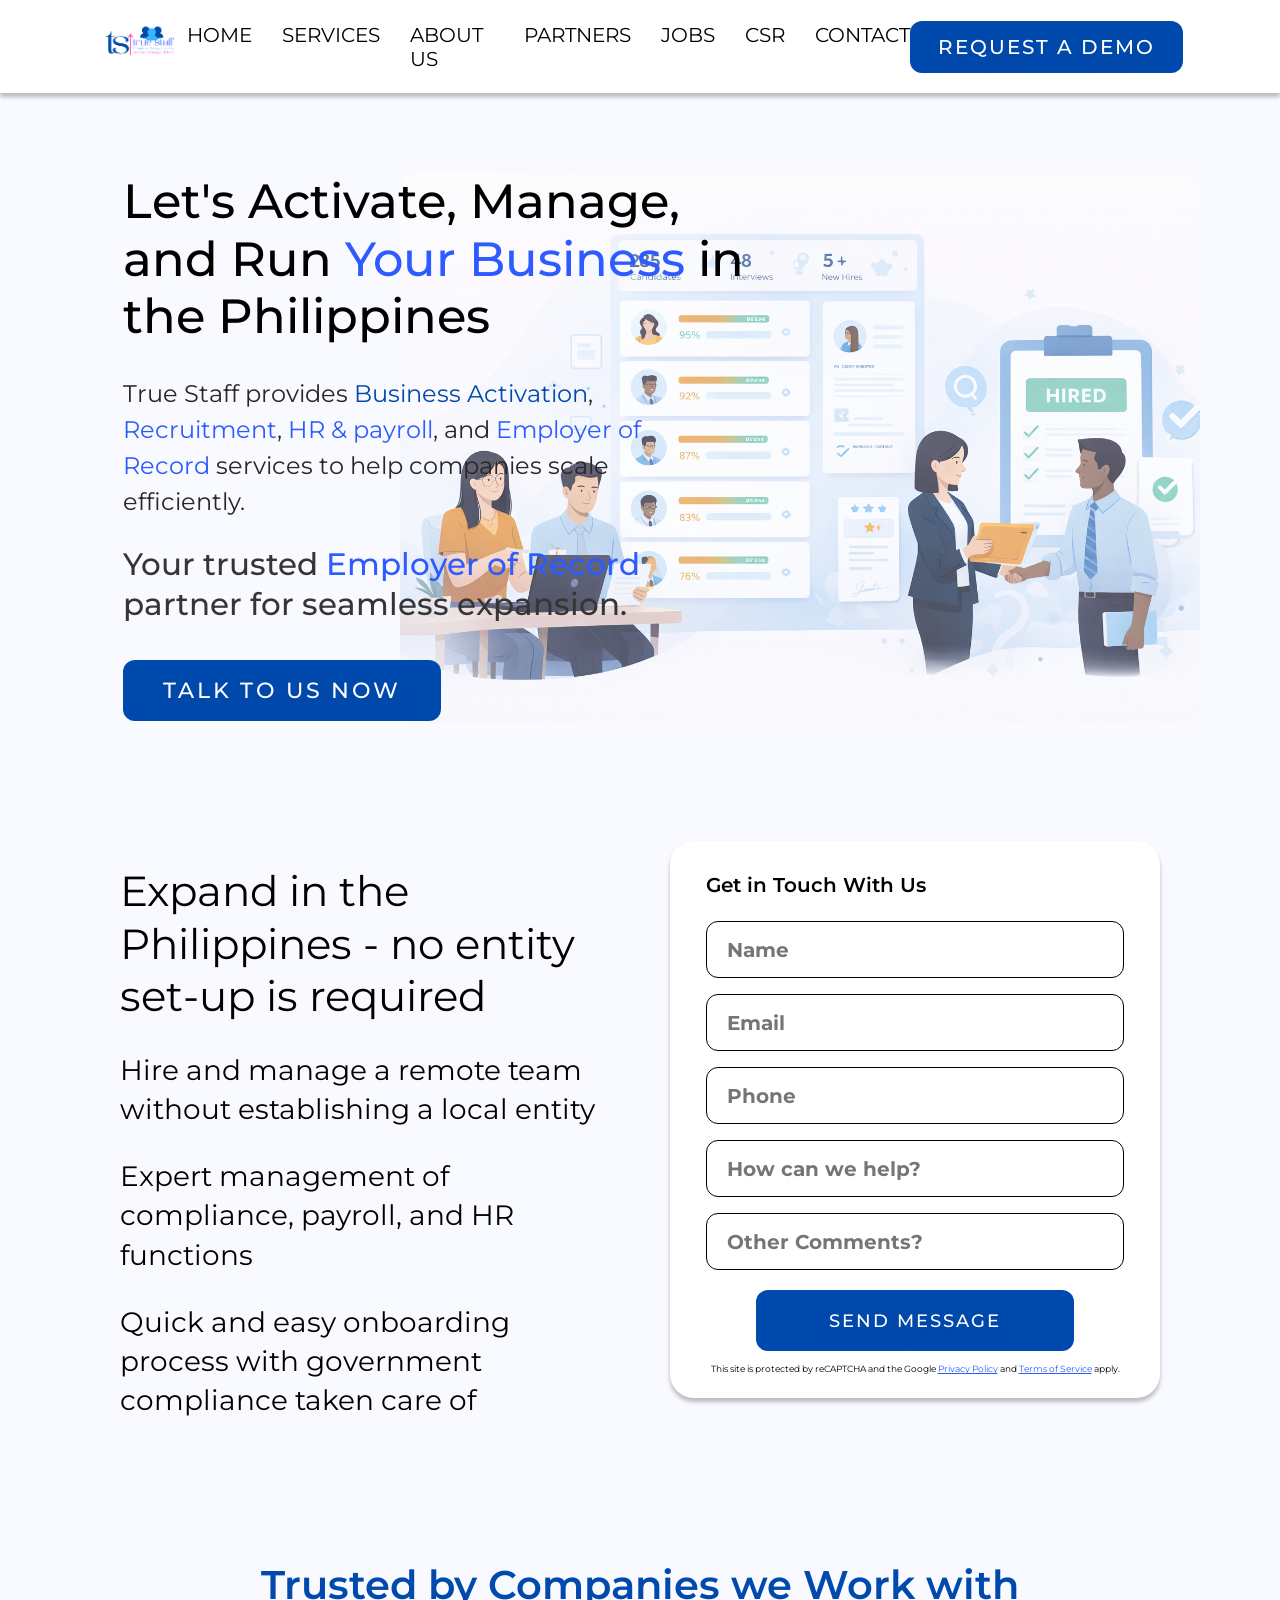
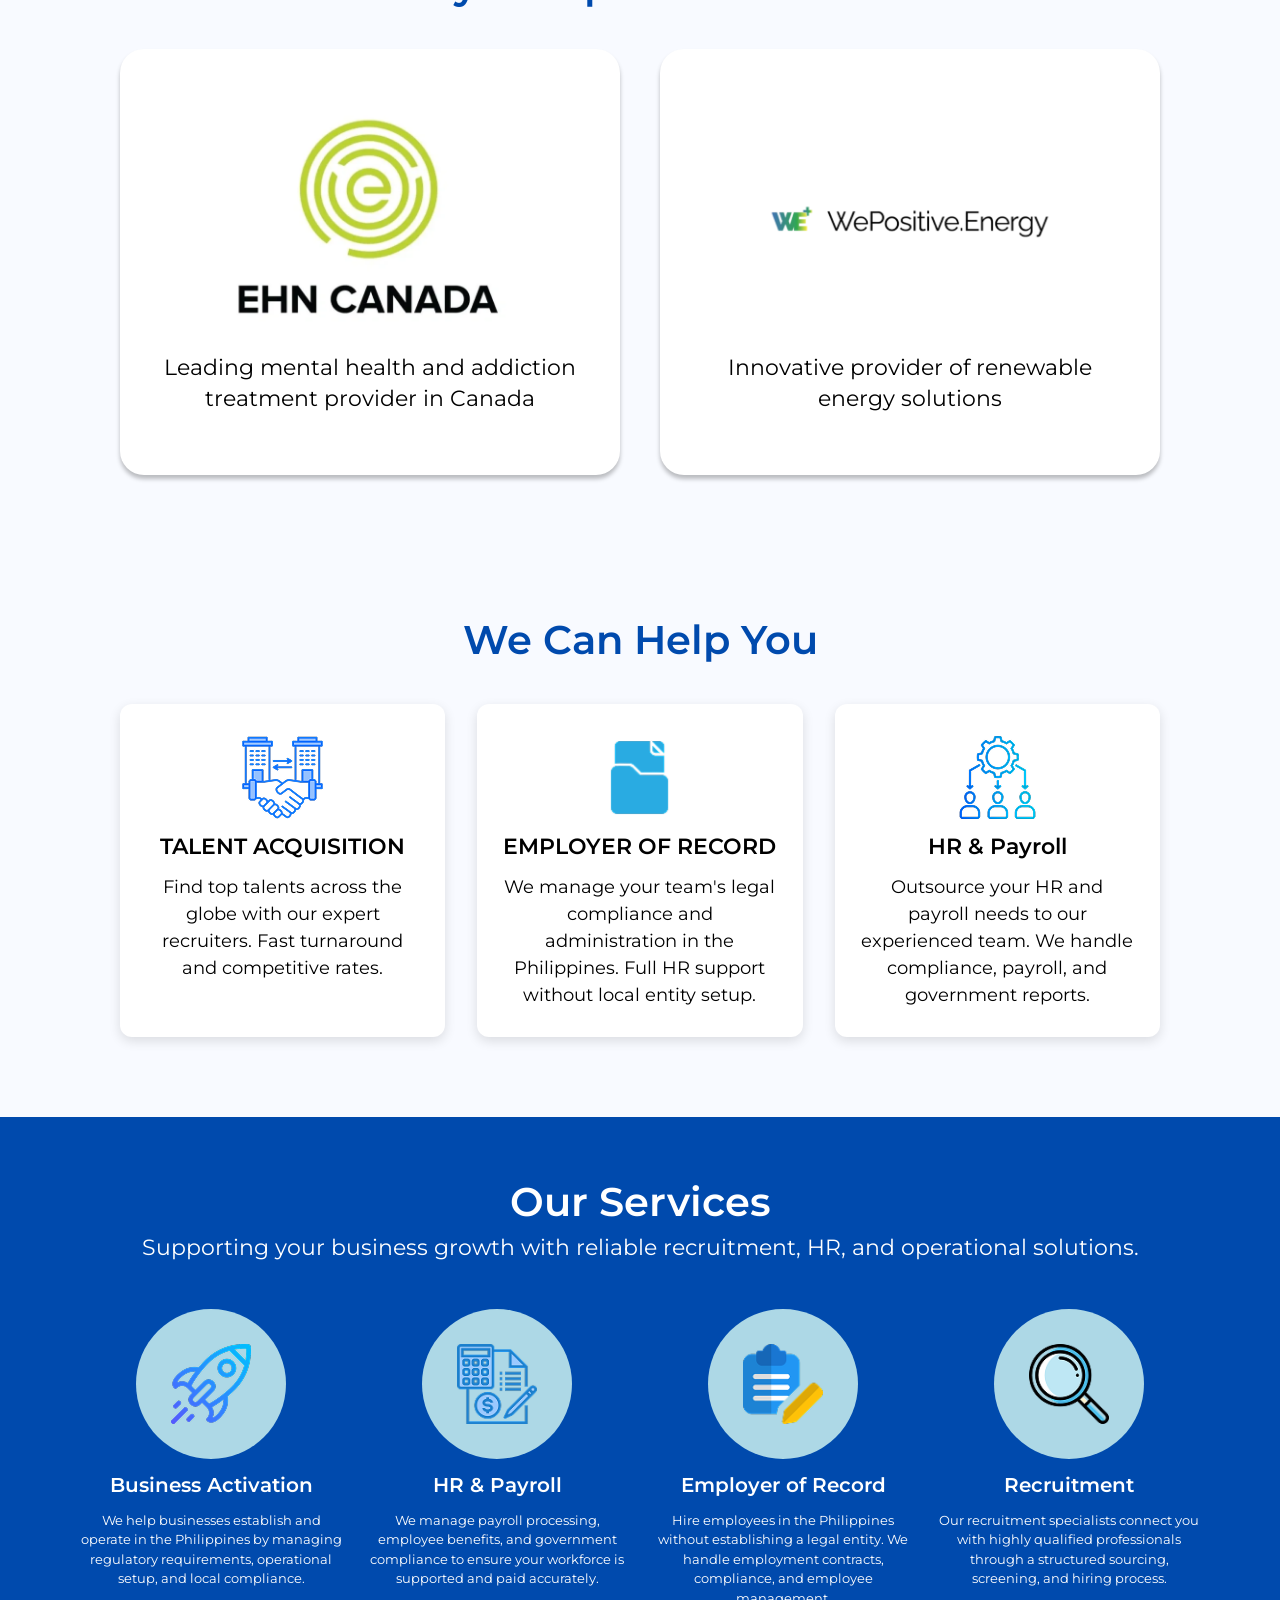
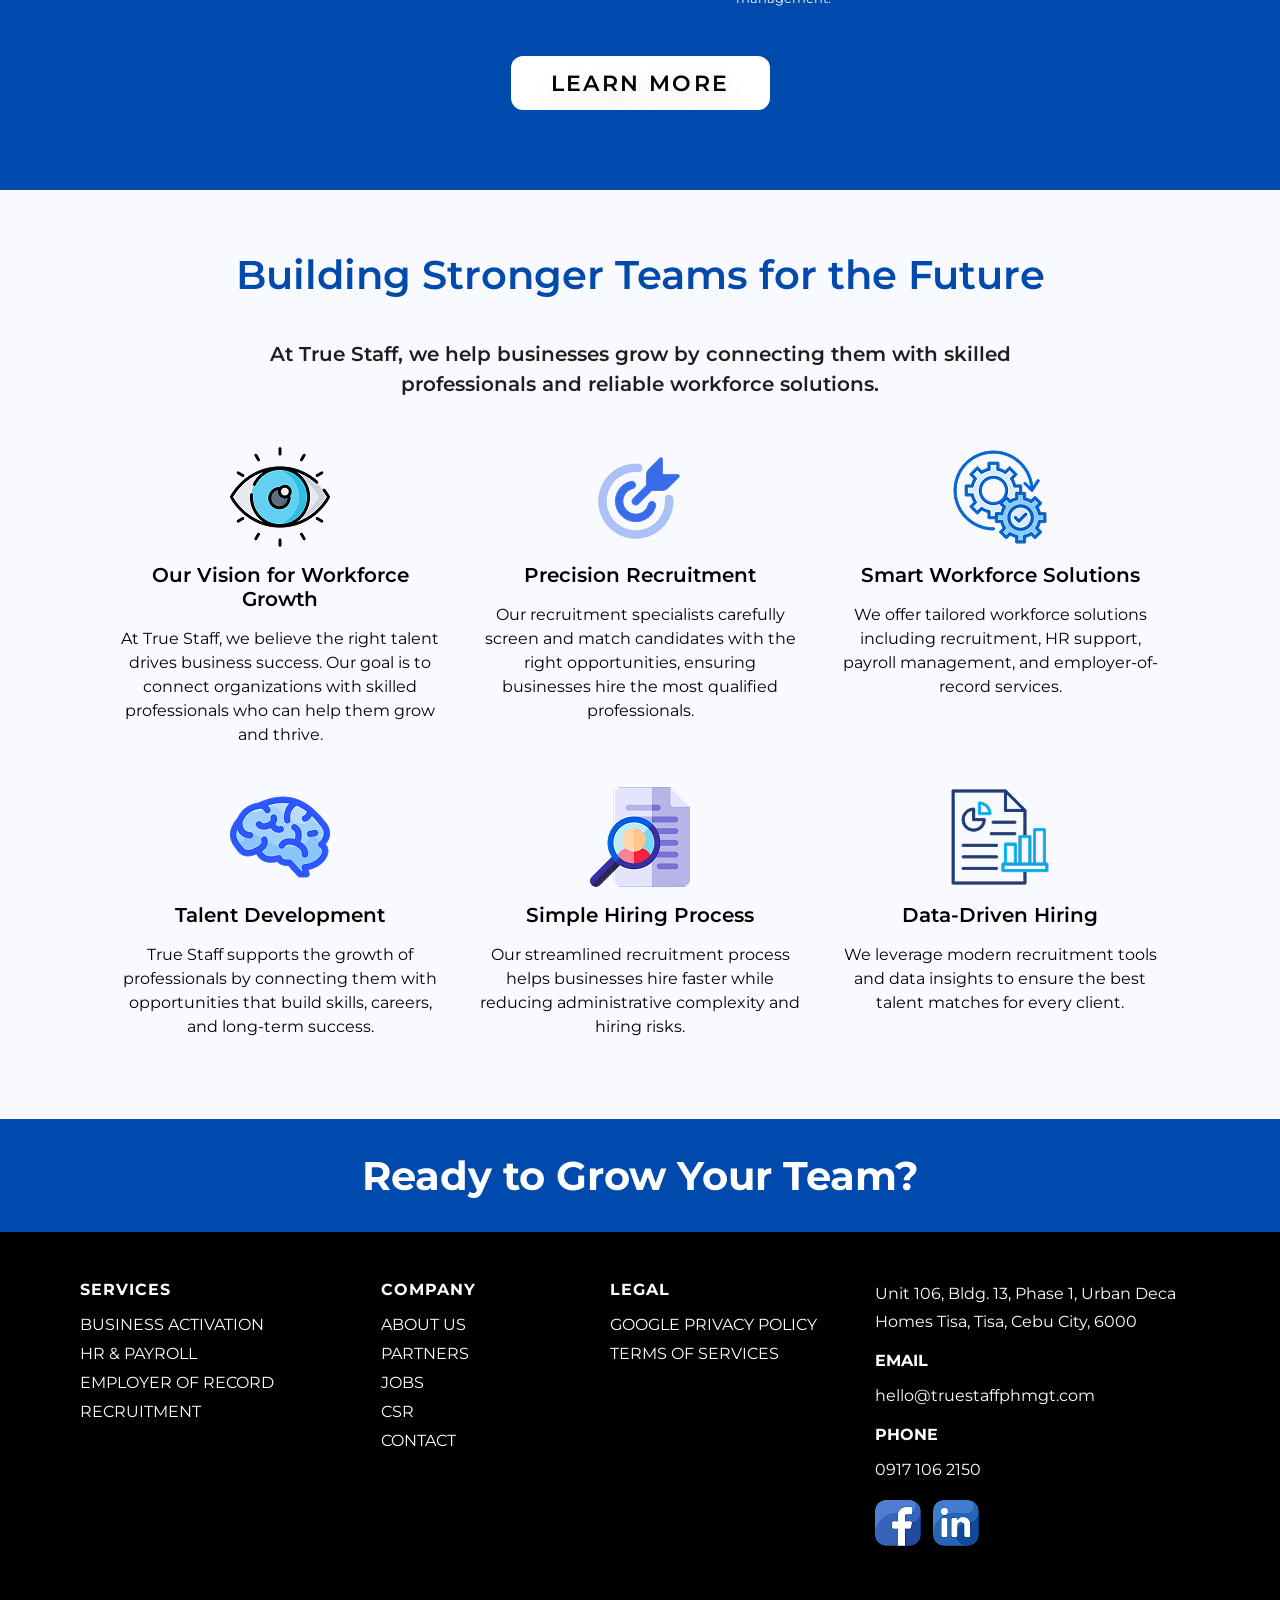
==== commit f0038dee: "Final Changes for Approval | Whole UI for True Staff" ====
--- a/index.html
+++ b/index.html
@@ -71,6 +71,10 @@
       text-shadow: 0 8px 24px rgba(0,0,0,0.15);
       white-space: nowrap;
       transition: opacity .2s;
+      display: inline-flex;
+      text-decoration: none;
+      align-items: center;
+      justify-content: center;
     }
     .btn-demo:hover { opacity: .88; }
 
@@ -408,6 +412,7 @@
       height: 54px;
       cursor: pointer;
       text-shadow: 0 8px 24px rgba(0,0,0,0.15);
+      text-decoration: none;
       transition: opacity .2s;
     }
     .btn-white:hover { opacity: .88; }
@@ -563,10 +568,10 @@
       <li><a href="aboutus.html">ABOUT US</a></li>
       <li><a href="partners.html">PARTNERS</a></li>
       <li><a href="jobs.html">JOBS</a></li>
-      <li><a href="#">CSR</a></li>
-      <li><a href="#">CONTACT</a></li>
+      <li><a href="csr.html">CSR</a></li>
+      <li><a href="contactus.html">CONTACT</a></li>
     </ul>
-    <button class="btn-demo">REQUEST A DEMO</button>
+    <a href="contactus.html" class="btn-demo">REQUEST A DEMO</a>
   </nav>
 
   <!-- HERO -->
@@ -687,7 +692,7 @@
         <p>Our recruitment specialists connect you with highly qualified professionals through a structured sourcing, screening, and hiring process.</p>
       </div>
     </div>
-    <button class="btn-white">LEARN MORE</button>
+    <a href="services.html" class="btn-white">LEARN MORE</a>
   </section>
 
   <!-- BUILDING STRONGER TEAMS -->
@@ -739,20 +744,20 @@
       <div class="footer-col">
         <h4>SERVICES</h4>
         <ul>
-          <li>BUSINESS ACTIVATION</li>
-          <li>HR &amp; PAYROLL</li>
-          <li>EMPLOYER OF RECORD</li>
-          <li>RECRUITMENT</li>
+          <li><a href="services.html">BUSINESS ACTIVATION</a></li>
+          <li><a href="services.html">HR &amp; PAYROLL</a></li>
+          <li><a href="services.html">EMPLOYER OF RECORD</a></li>
+          <li><a href="services.html">RECRUITMENT</a></li>
         </ul>
       </div>
       <div class="footer-col">
         <h4>COMPANY</h4>
         <ul>
-          <li>ABOUT US</li>
-          <li>PARTNERS</li>
-          <li>JOBS</li>
-          <li>CSR</li>
-          <li>CONTACT</li>
+          <li><a href="aboutus.html">ABOUT US</a></li>
+          <li><a href="partners.html">PARTNERS</a></li>
+          <li><a href="jobs.html">JOBS</a></li>
+          <li><a href="csr.html">CSR</a></li>
+          <li><a href="contactus.html">CONTACT</a></li>
         </ul>
       </div>
       <div class="footer-col">
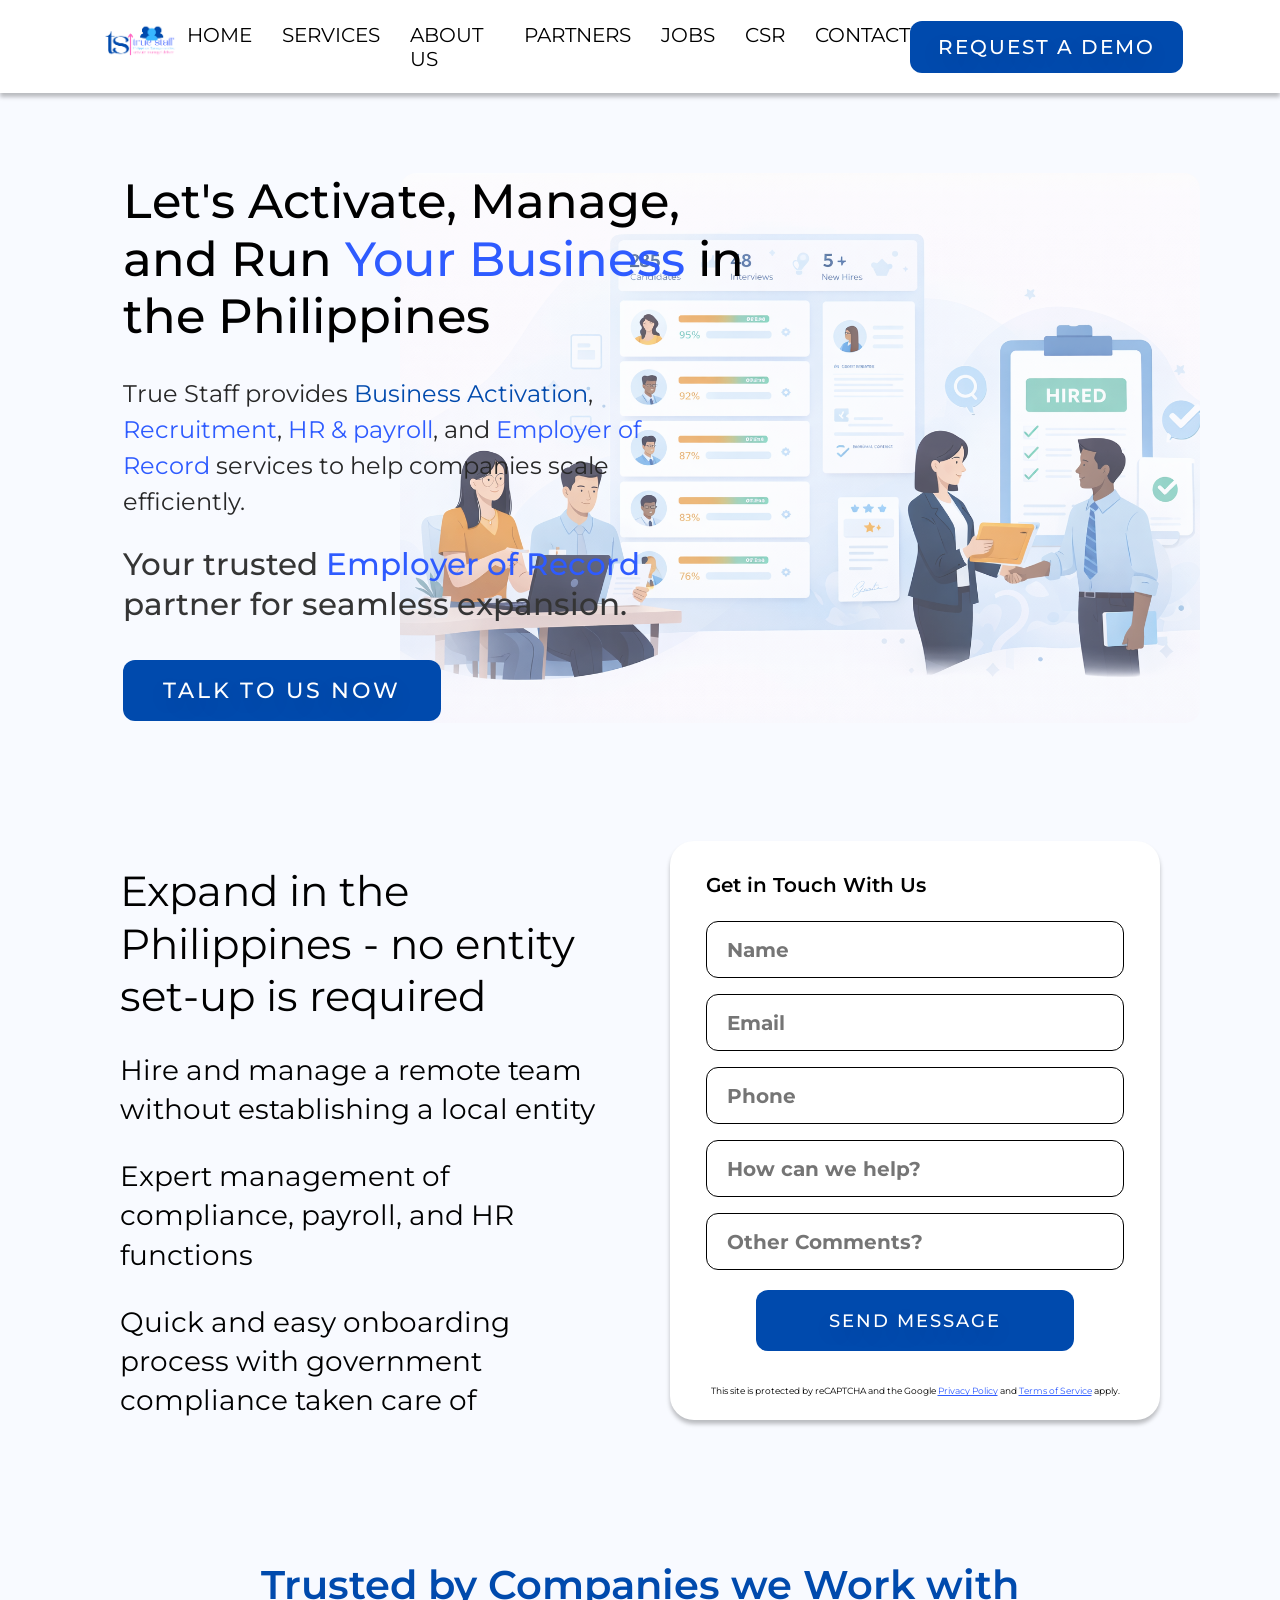
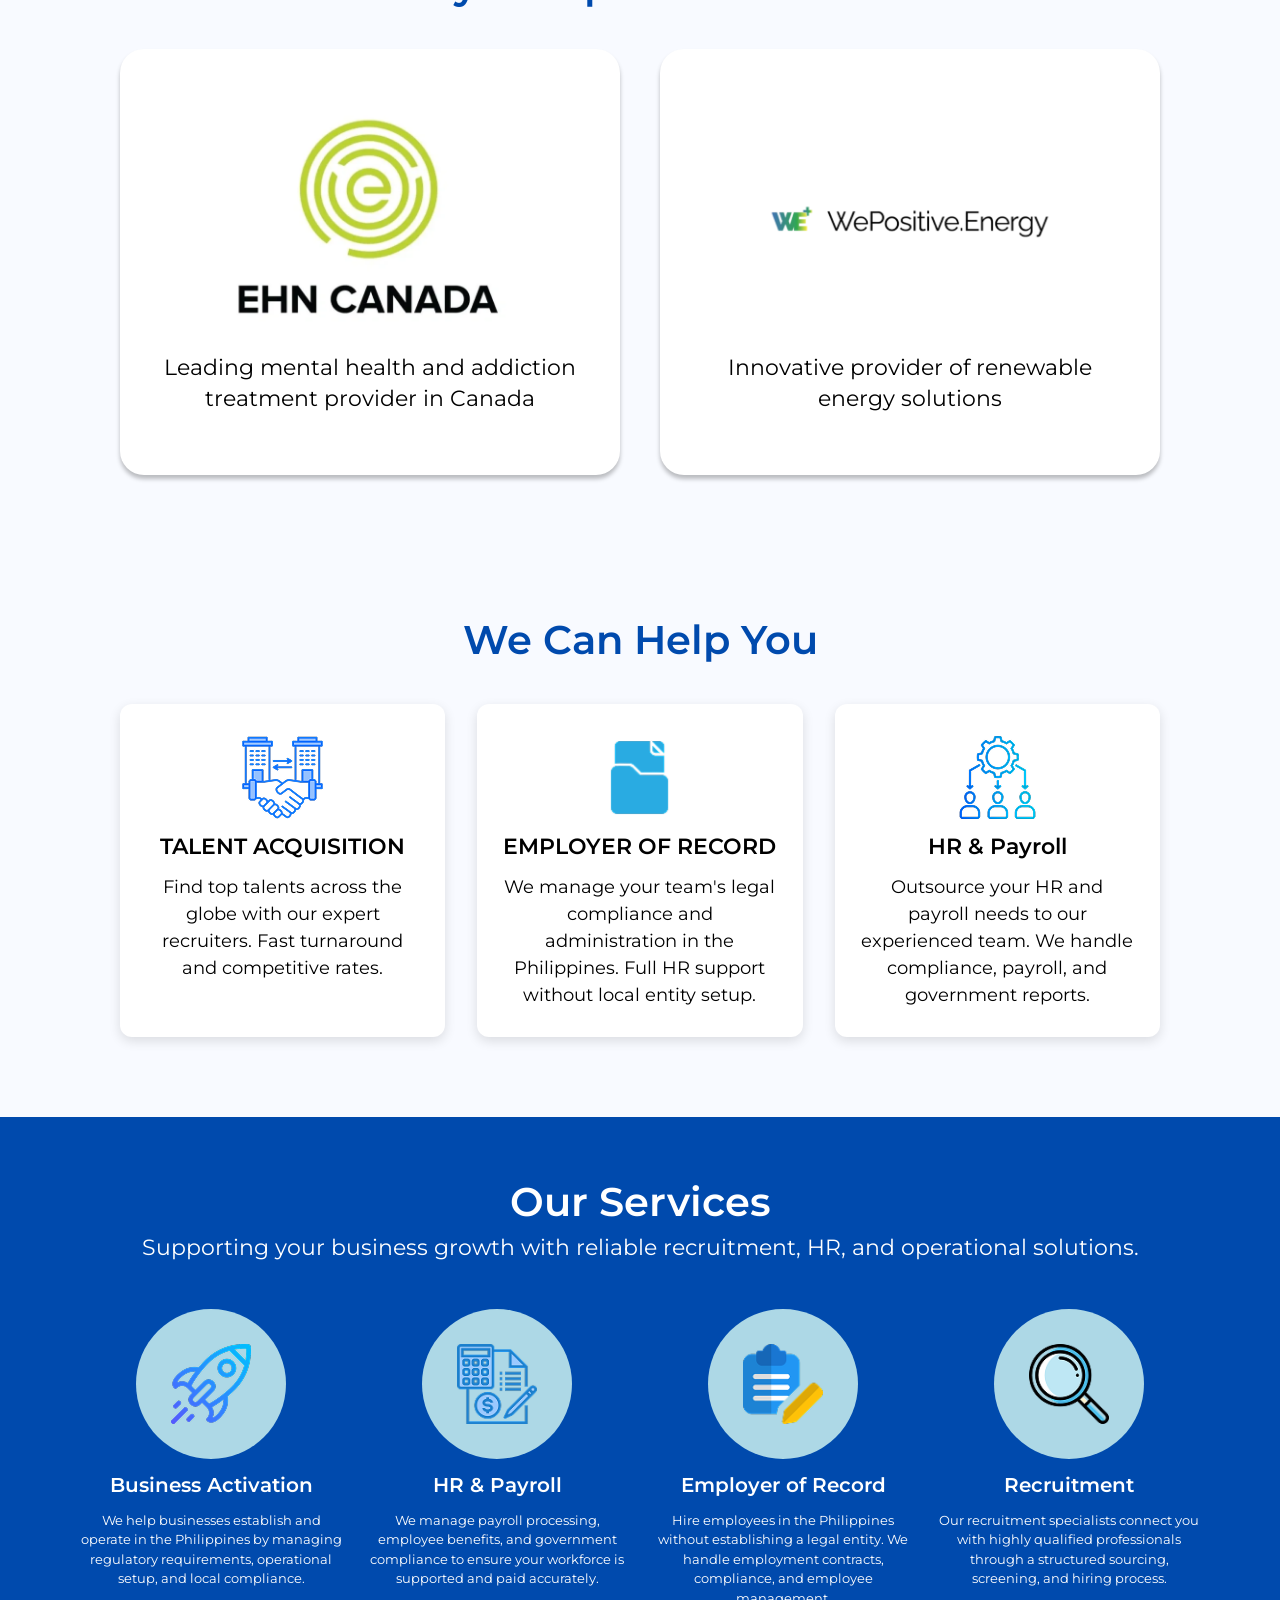
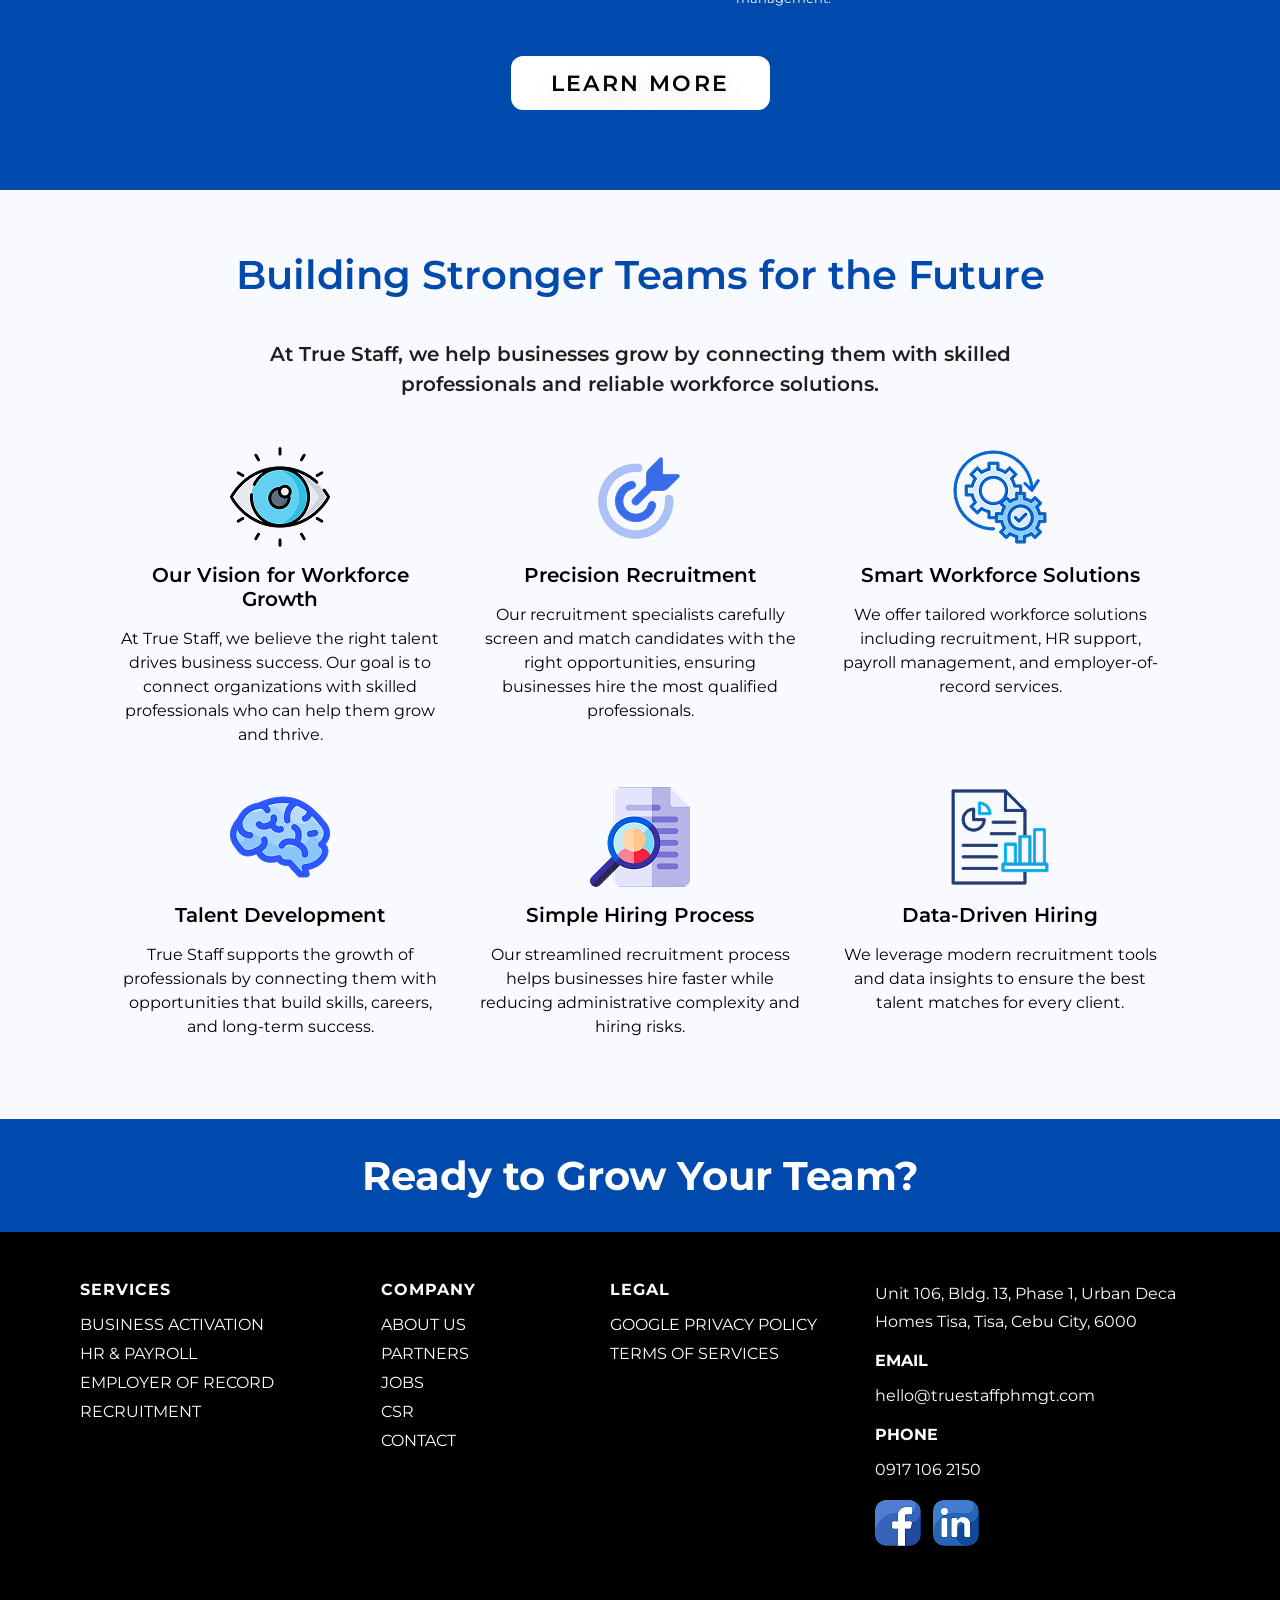
==== commit 7fd167c2: "Final Changes with Email Functions" ====
--- a/index.html
+++ b/index.html
@@ -155,6 +155,7 @@
       cursor: pointer;
       text-shadow: 0 8px 24px rgba(0,0,0,0.15);
       transition: opacity .2s, transform .15s;
+      text-decoration: none;
     }
     .btn-primary:hover { opacity: .9; transform: translateY(-1px); }
 
@@ -245,6 +246,17 @@
       transition: opacity .2s;
     }
     .btn-send:hover { opacity: .9; }
+
+    .form-status {
+      text-align: center;
+      margin-top: 12px;
+      font-size: 15px;
+      color: #444;
+      min-height: 22px;
+      transition: color .2s ease;
+    }
+    .form-status.success { color: #1a7f30; }
+    .form-status.error { color: #c53030; }
 
     .recaptcha-notice {
       font-size: 9px;
@@ -591,12 +603,12 @@
       <p class="hero-tagline">
         Your trusted <span>Employer of Record</span> partner for seamless expansion.
       </p>
-      <button class="btn-primary">TALK TO US NOW</button>
+      <a href="#contact-section" class="btn-primary">TALK TO US NOW</a>
     </div>
   </section>
 
   <!-- SUB-HERO -->
-  <section class="subhero">
+  <section class="subhero" id="contact-section">
     <div class="subhero-points">
       <h2>Expand in the Philippines - no entity set-up is required</h2>
       <p>Hire and manage a remote team without establishing a local entity</p>
@@ -605,14 +617,55 @@
     </div>
     <div class="contact-card">
       <h3>Get in Touch With Us</h3>
-      <div class="form-fields">
-        <input type="text" placeholder="Name" />
-        <input type="email" placeholder="Email" />
-        <input type="tel" placeholder="Phone" />
-        <input type="text" placeholder="How can we help?" />
-        <input type="text" placeholder="Other Comments?" />
-      </div>
-      <button class="btn-send">SEND MESSAGE</button>
+      <form id="index-contact-form" method="post" action="send_contact.php">
+        <div class="form-fields">
+          <input type="text" name="name" placeholder="Name" required />
+          <input type="email" name="email" placeholder="Email" required />
+          <input type="tel" name="phone" placeholder="Phone" required />
+          <input type="text" name="help" placeholder="How can we help?" required />
+          <input type="text" name="comments" placeholder="Other Comments?" required />
+        </div>
+        <button type="button" id="index-contact-submit" class="btn-send">SEND MESSAGE</button>
+        <div id="index-contact-status" class="form-status"></div>
+      </form>
+      <script>
+        const indexContactForm = document.getElementById('index-contact-form');
+        const indexContactSubmit = document.getElementById('index-contact-submit');
+        const indexContactStatus = document.getElementById('index-contact-status');
+
+        if (indexContactForm && indexContactSubmit) {
+          indexContactSubmit.addEventListener('click', function() {
+            if (indexContactStatus) {
+              indexContactStatus.textContent = 'Sending your message...';
+              indexContactStatus.classList.remove('success', 'error');
+            }
+
+            const formData = new FormData(indexContactForm);
+            fetch('send_contact.php', {
+              method: 'POST',
+              body: formData
+            })
+            .then(response => response.json())
+            .then(data => {
+              if (indexContactStatus) {
+                indexContactStatus.textContent = data.message || 'Message sent.';
+                indexContactStatus.classList.toggle('success', !!data.success);
+                indexContactStatus.classList.toggle('error', !data.success);
+              }
+
+              if (data.success) {
+                indexContactForm.reset();
+              }
+            })
+            .catch(() => {
+              if (indexContactStatus) {
+                indexContactStatus.textContent = 'An error occurred. Please try again.';
+                indexContactStatus.classList.add('error');
+              }
+            });
+          });
+        }
+      </script>
       <p class="recaptcha-notice">
         This site is protected by reCAPTCHA and the Google
         <a href="https://policies.google.com/privacy"> Privacy Policy</a> and
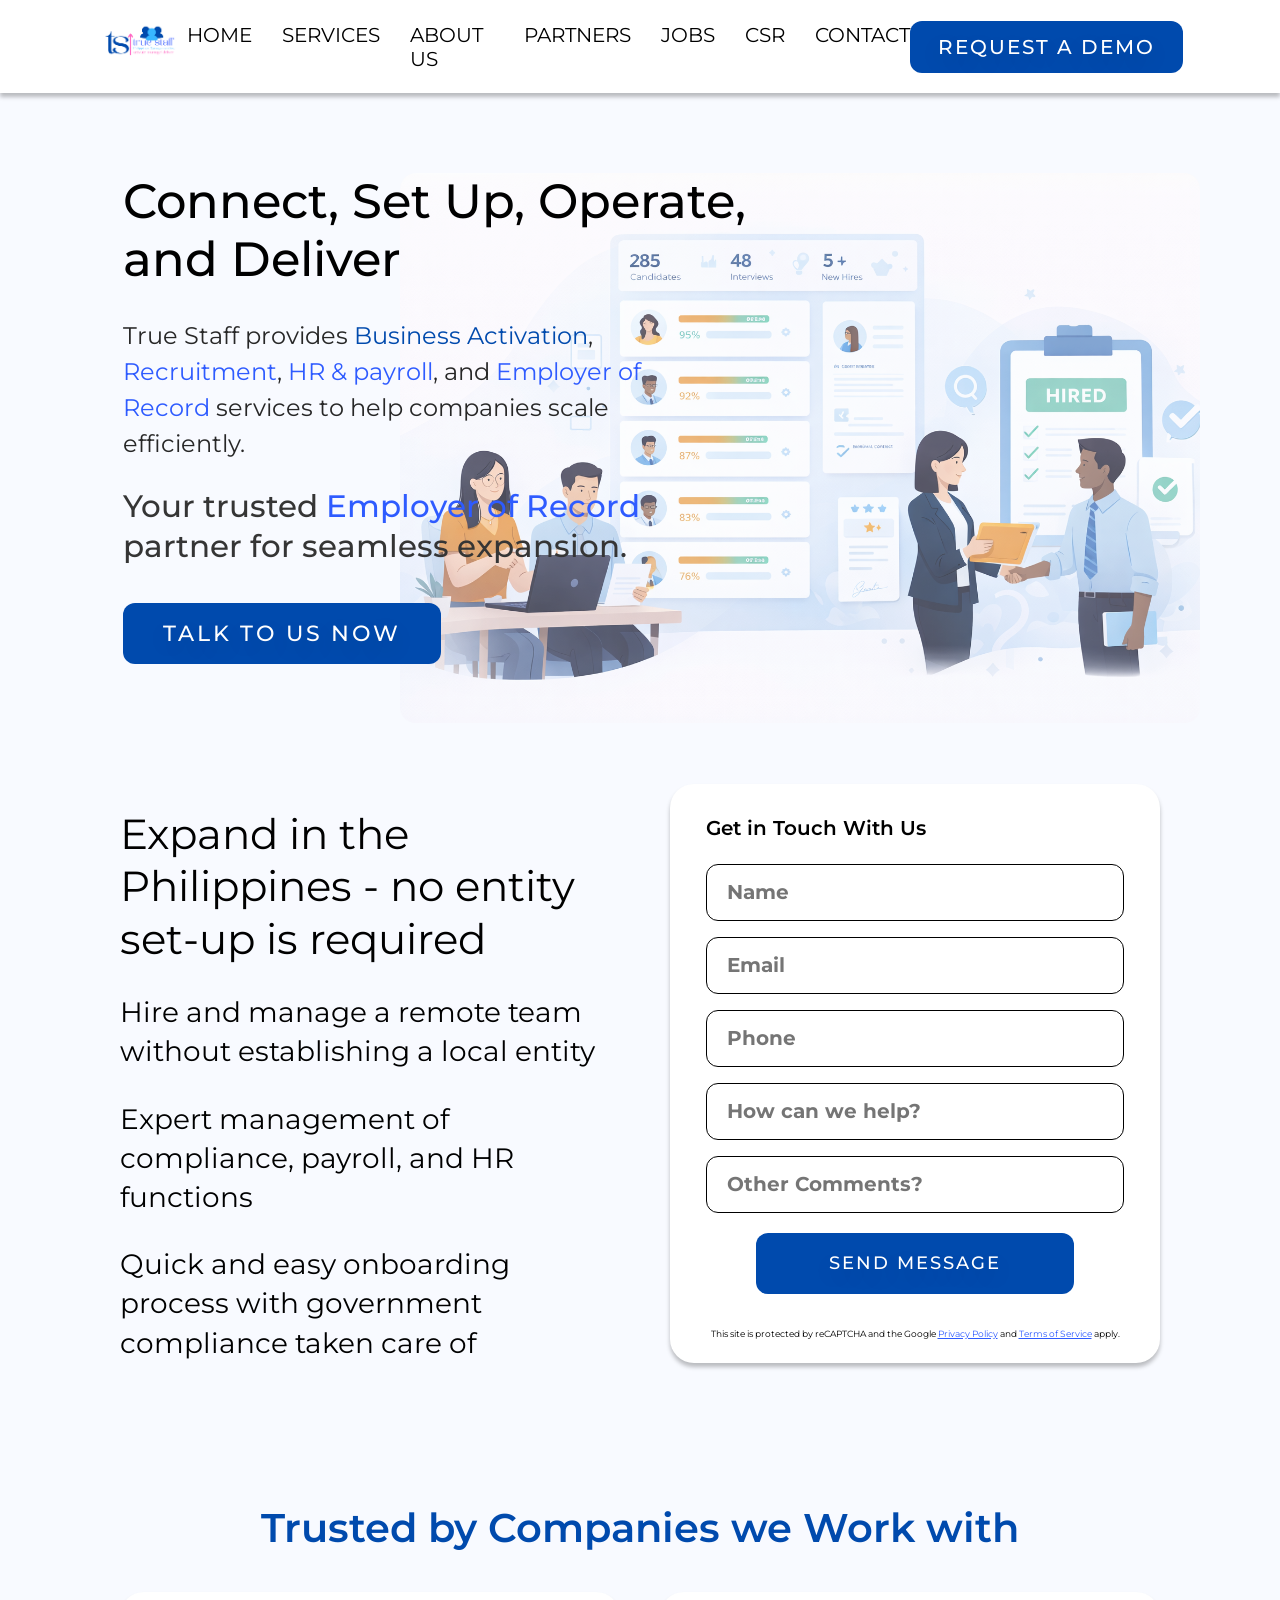
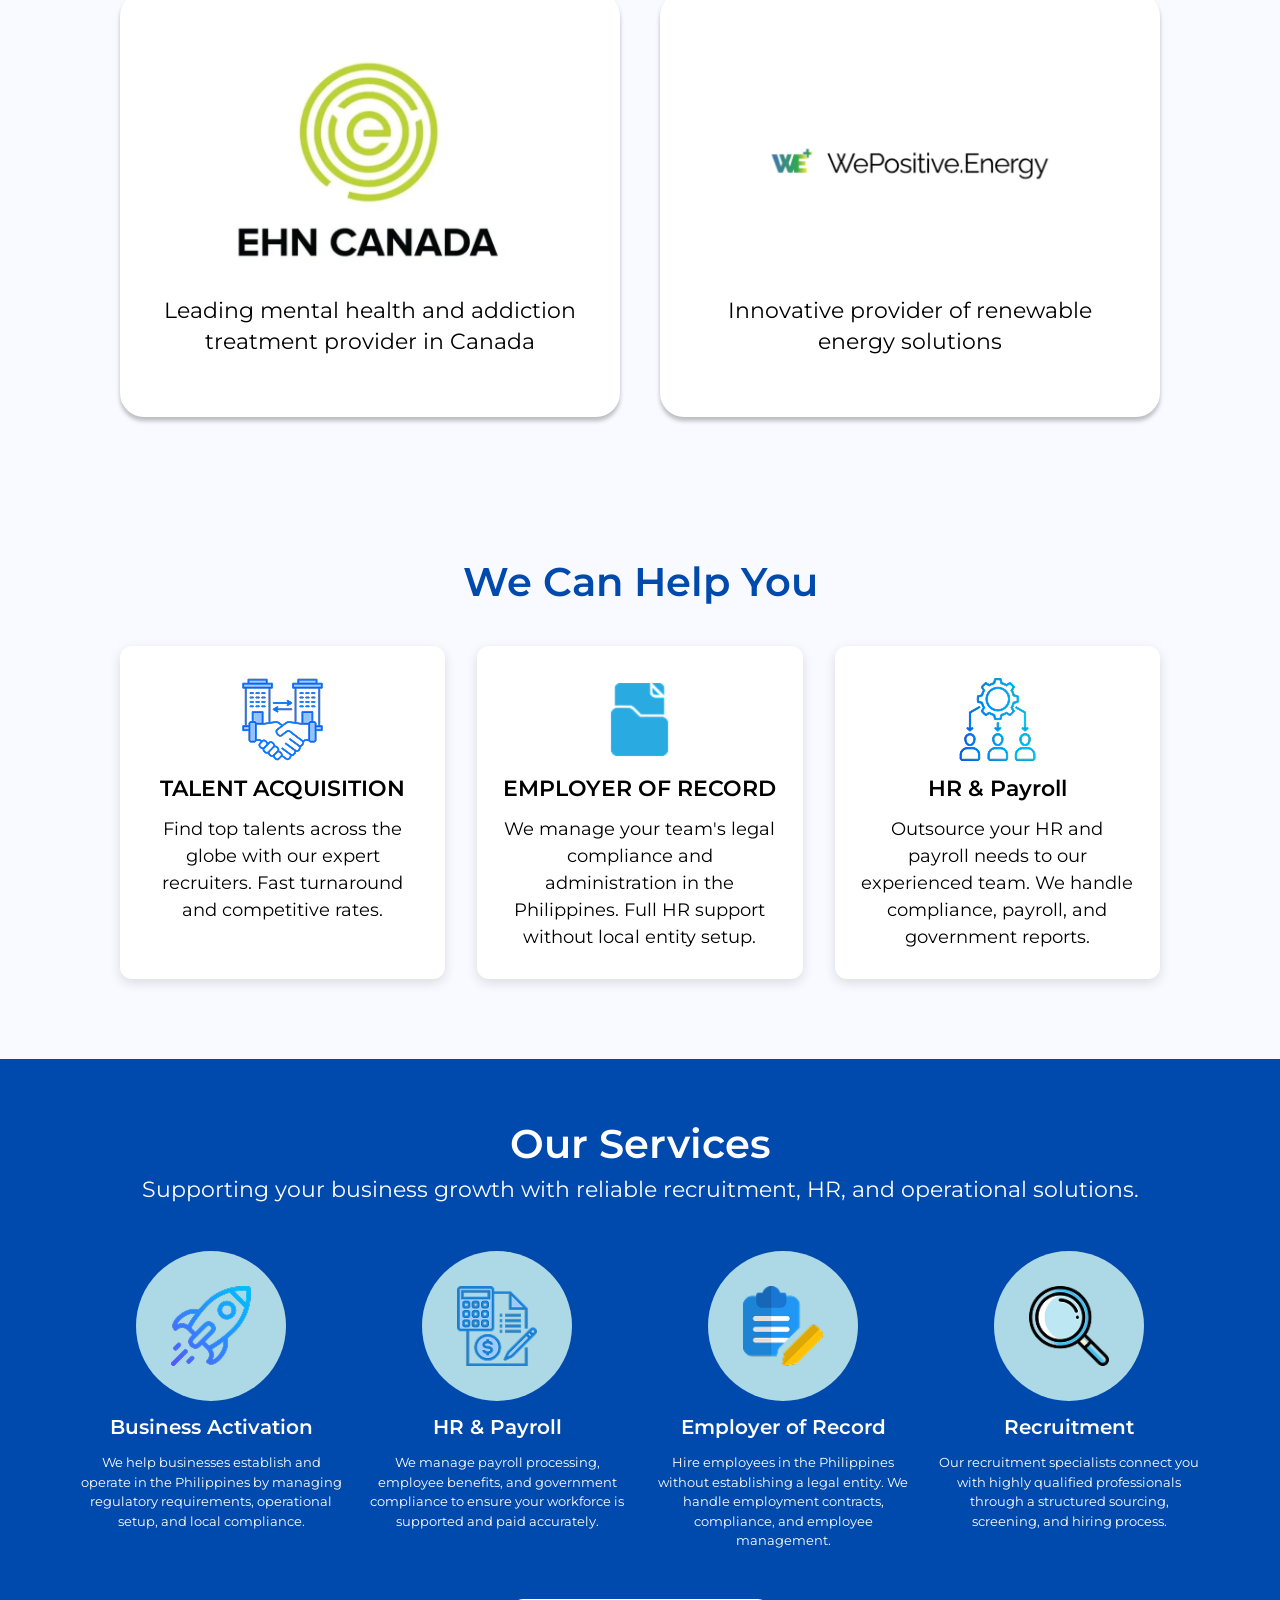
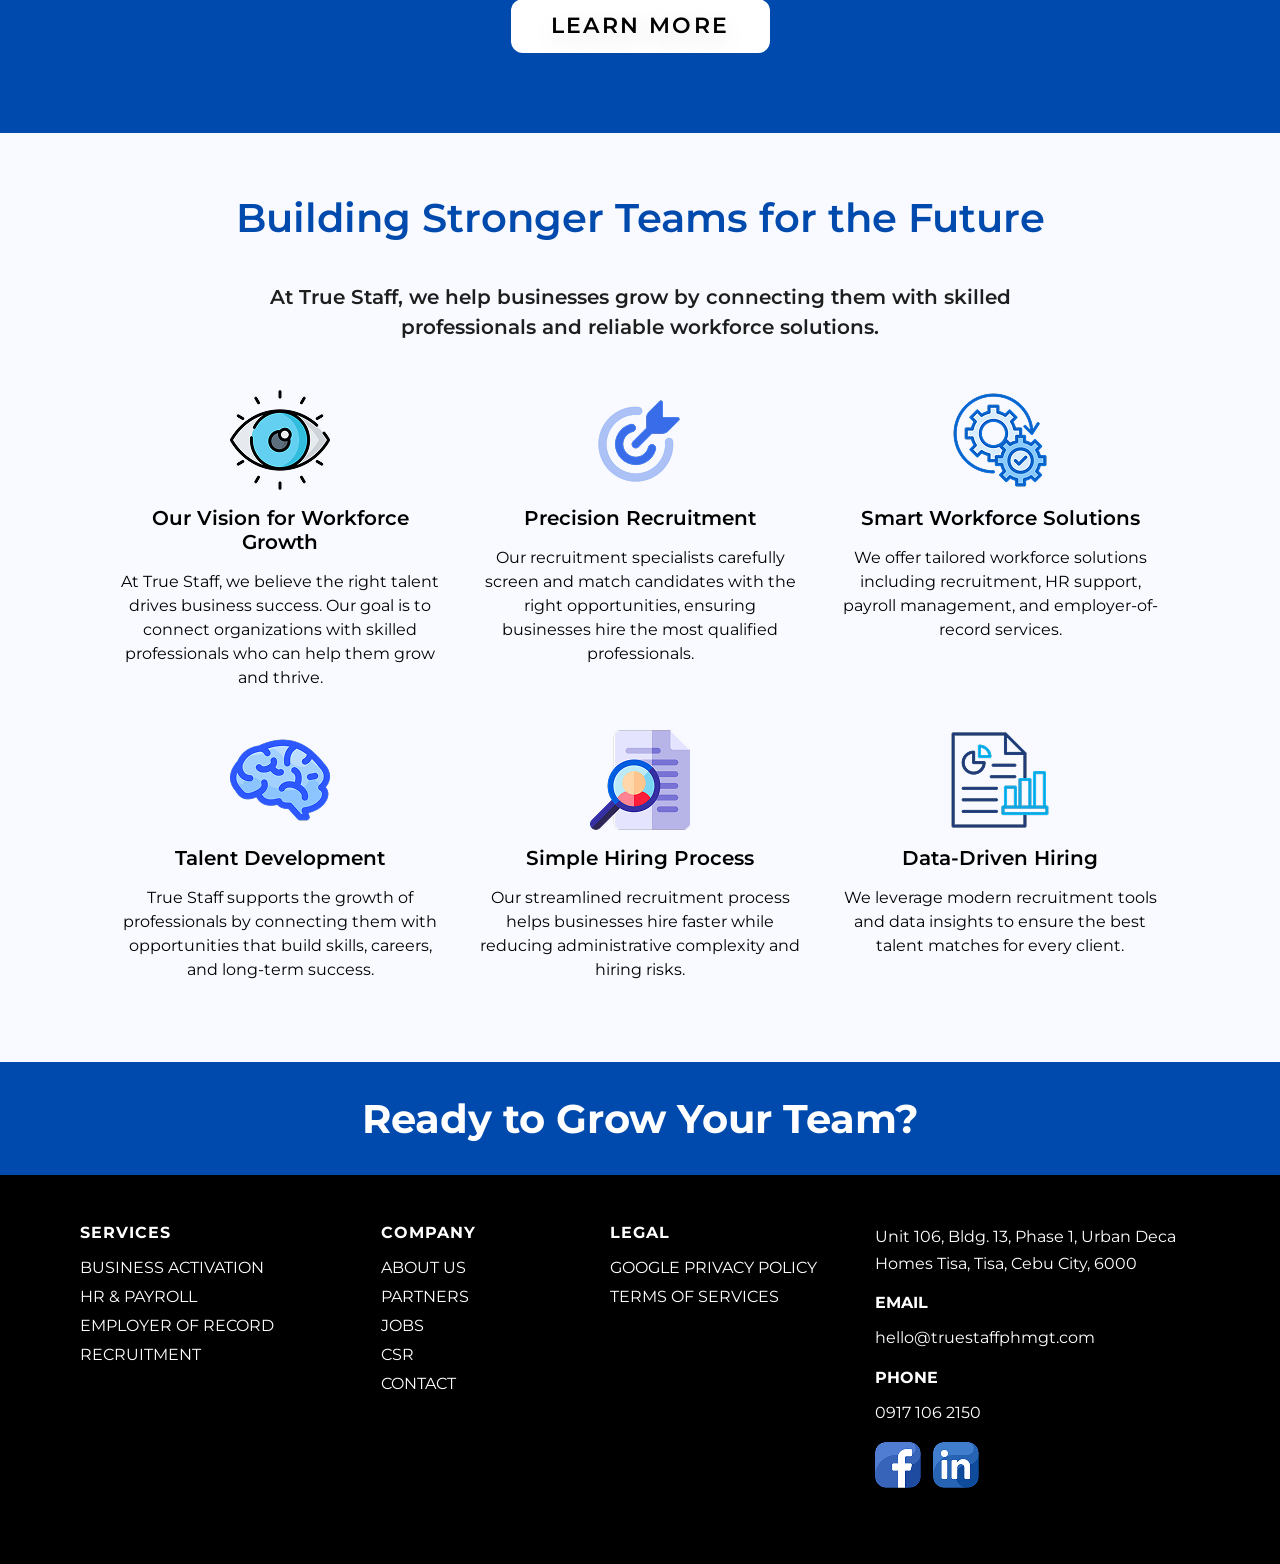
==== commit 95bdc56d: "Hero section changes" ====
--- a/index.html
+++ b/index.html
@@ -114,7 +114,7 @@
       color: #000;
       margin-bottom: 30px;
     }
-    .hero-title span { color: var(--blue); font-family: 'Montserrat', sans-serif; }
+    .hero-title span { color: black; font-family: 'Montserrat', sans-serif; }
 
     .hero-sub {
       font-size: 24px;
@@ -591,7 +591,7 @@
     <img class="hero-bg" src="images/landinghero.png" alt="hero" />
     <div class="hero-content">
       <h1 class="hero-title">
-        Let's Activate, Manage, and Run <span>Your Business</span> in the Philippines
+        Connect, Set Up,<span> Operate,</span> and Deliver
       </h1>
       <p class="hero-sub">
         True Staff provides <span class="accent1">Business Activation</span>,
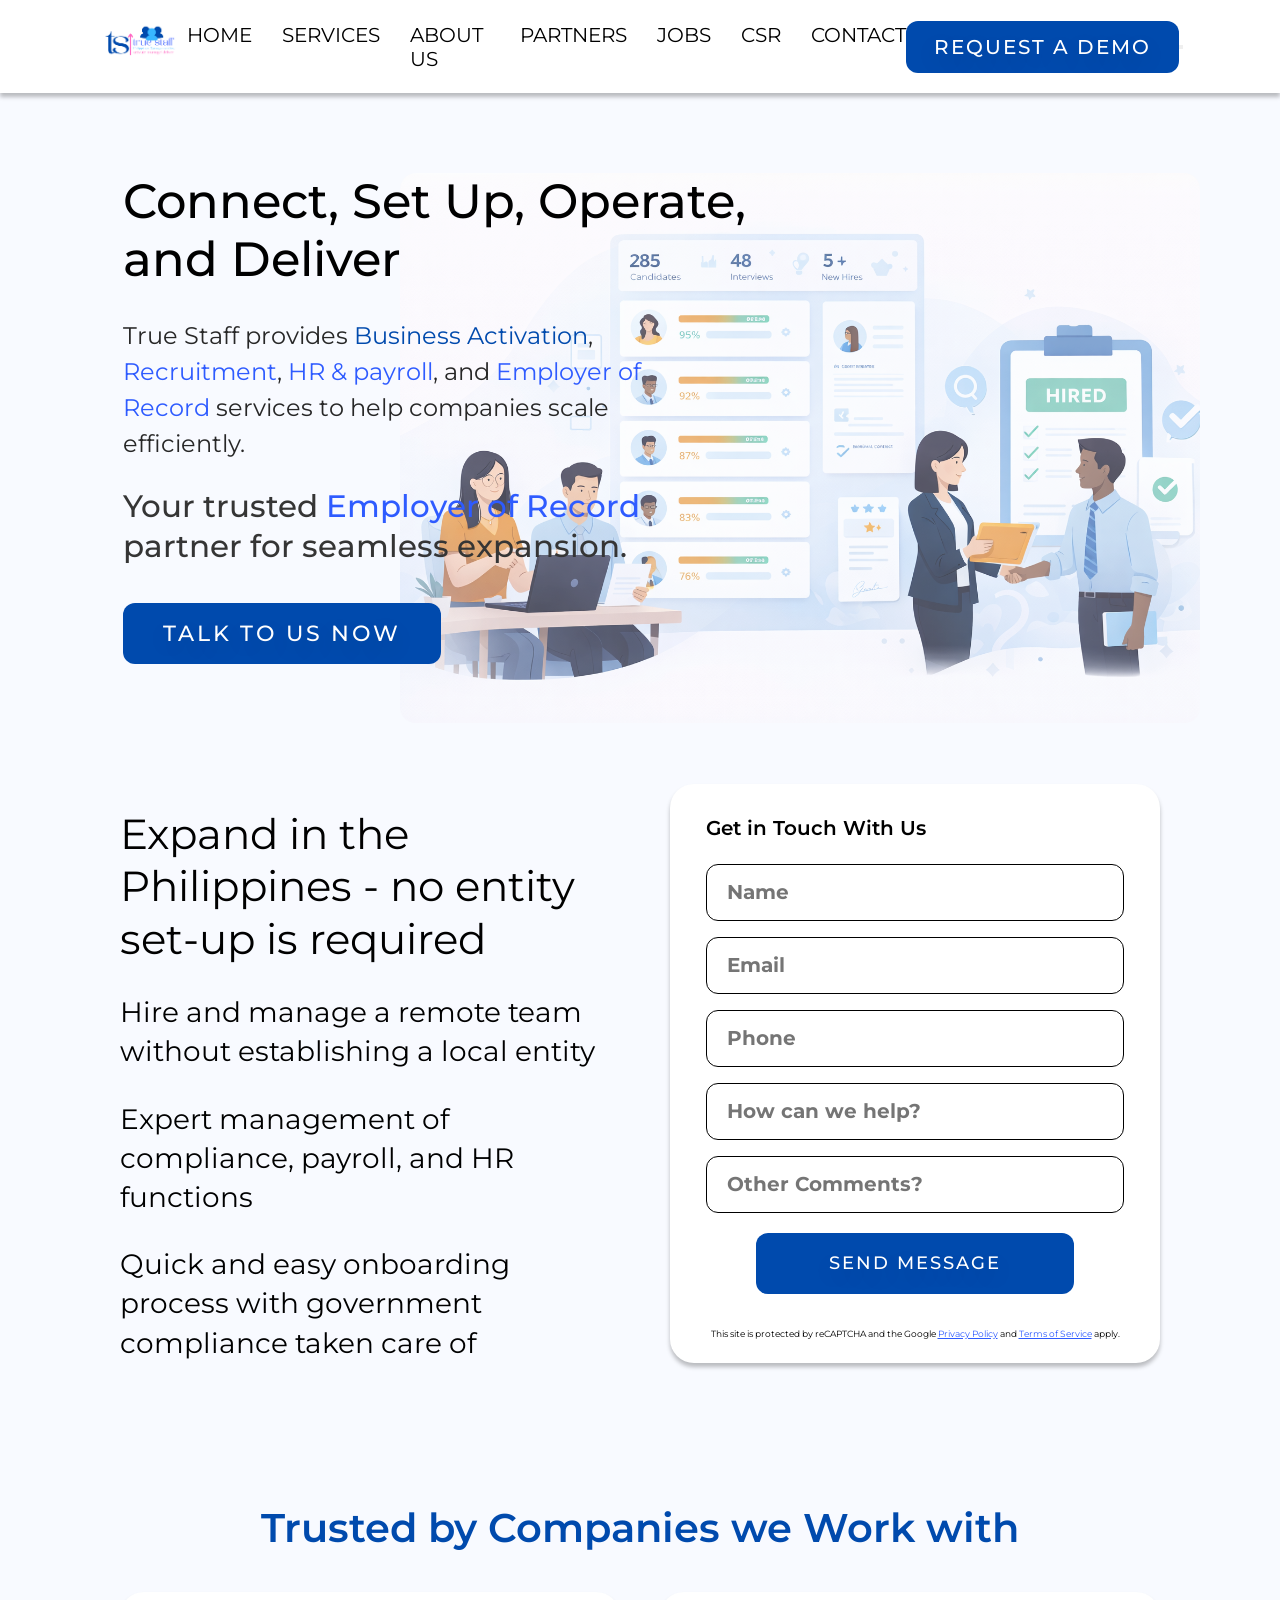
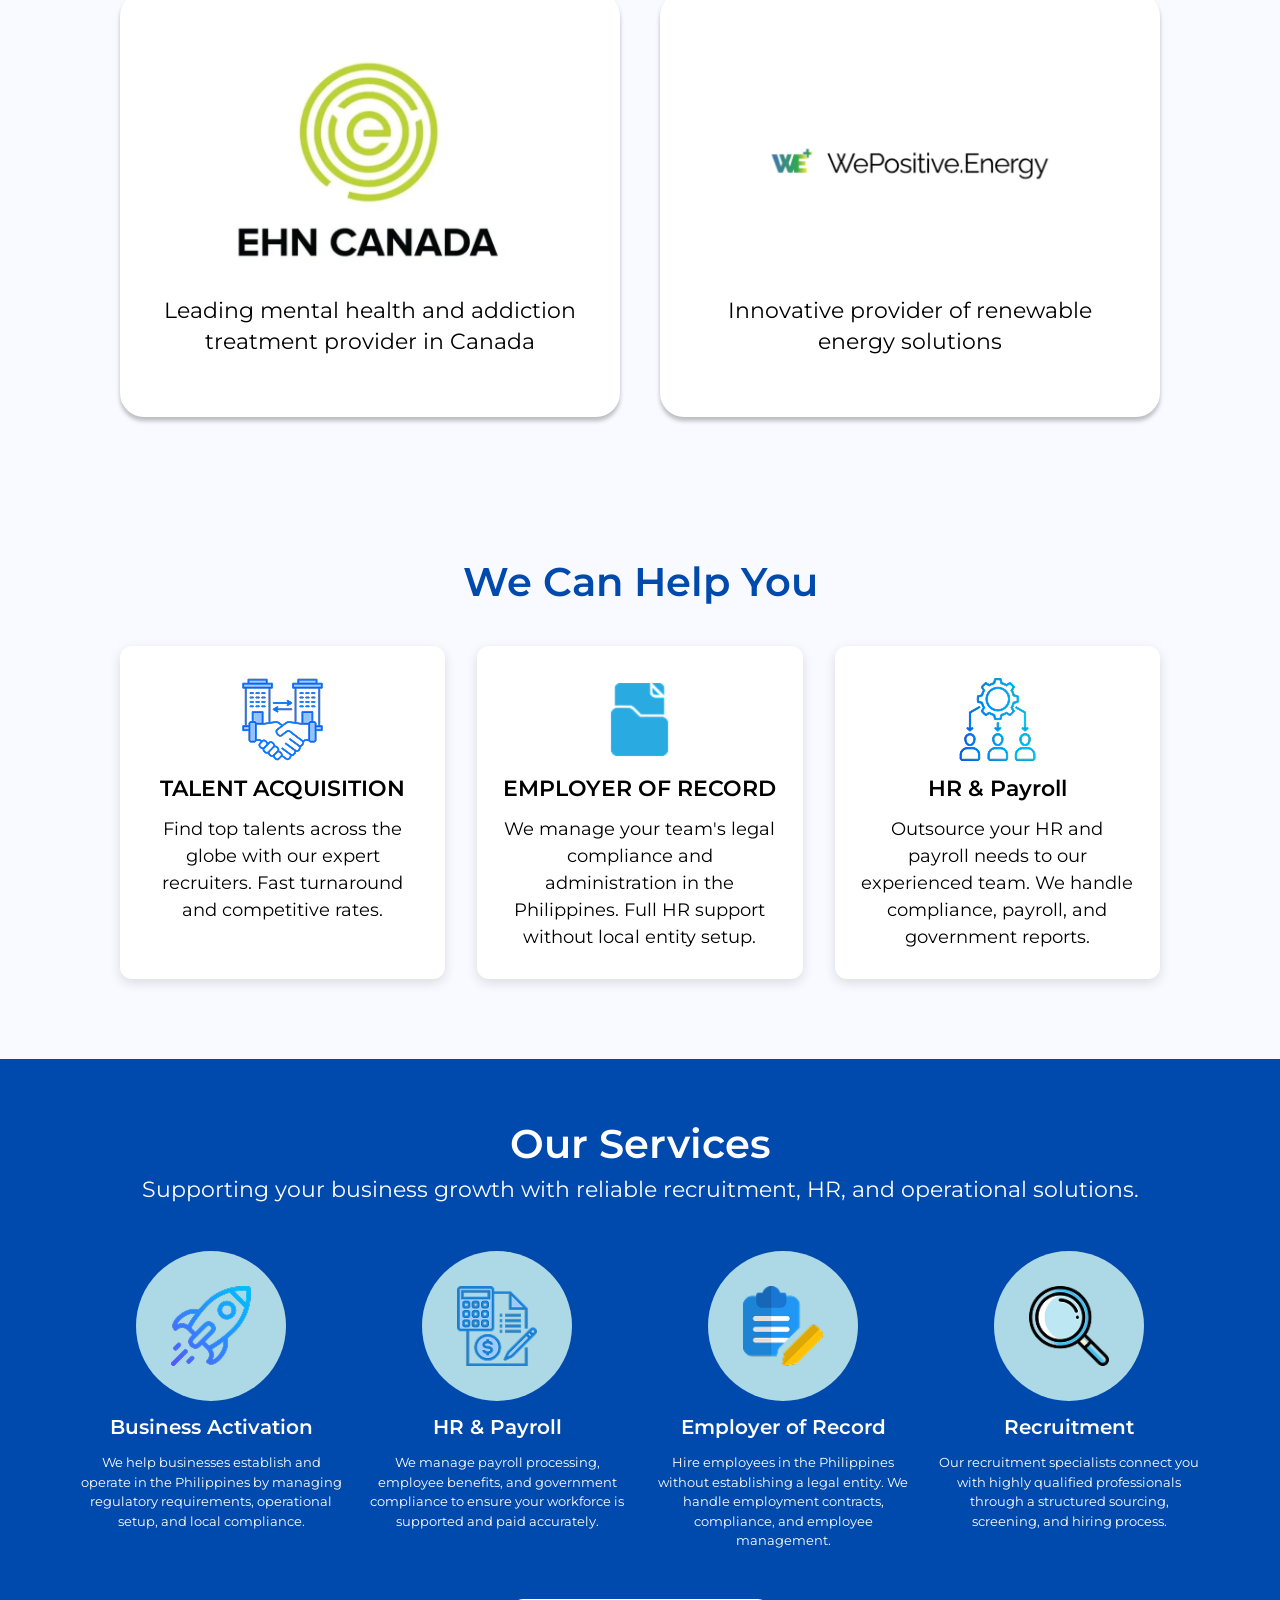
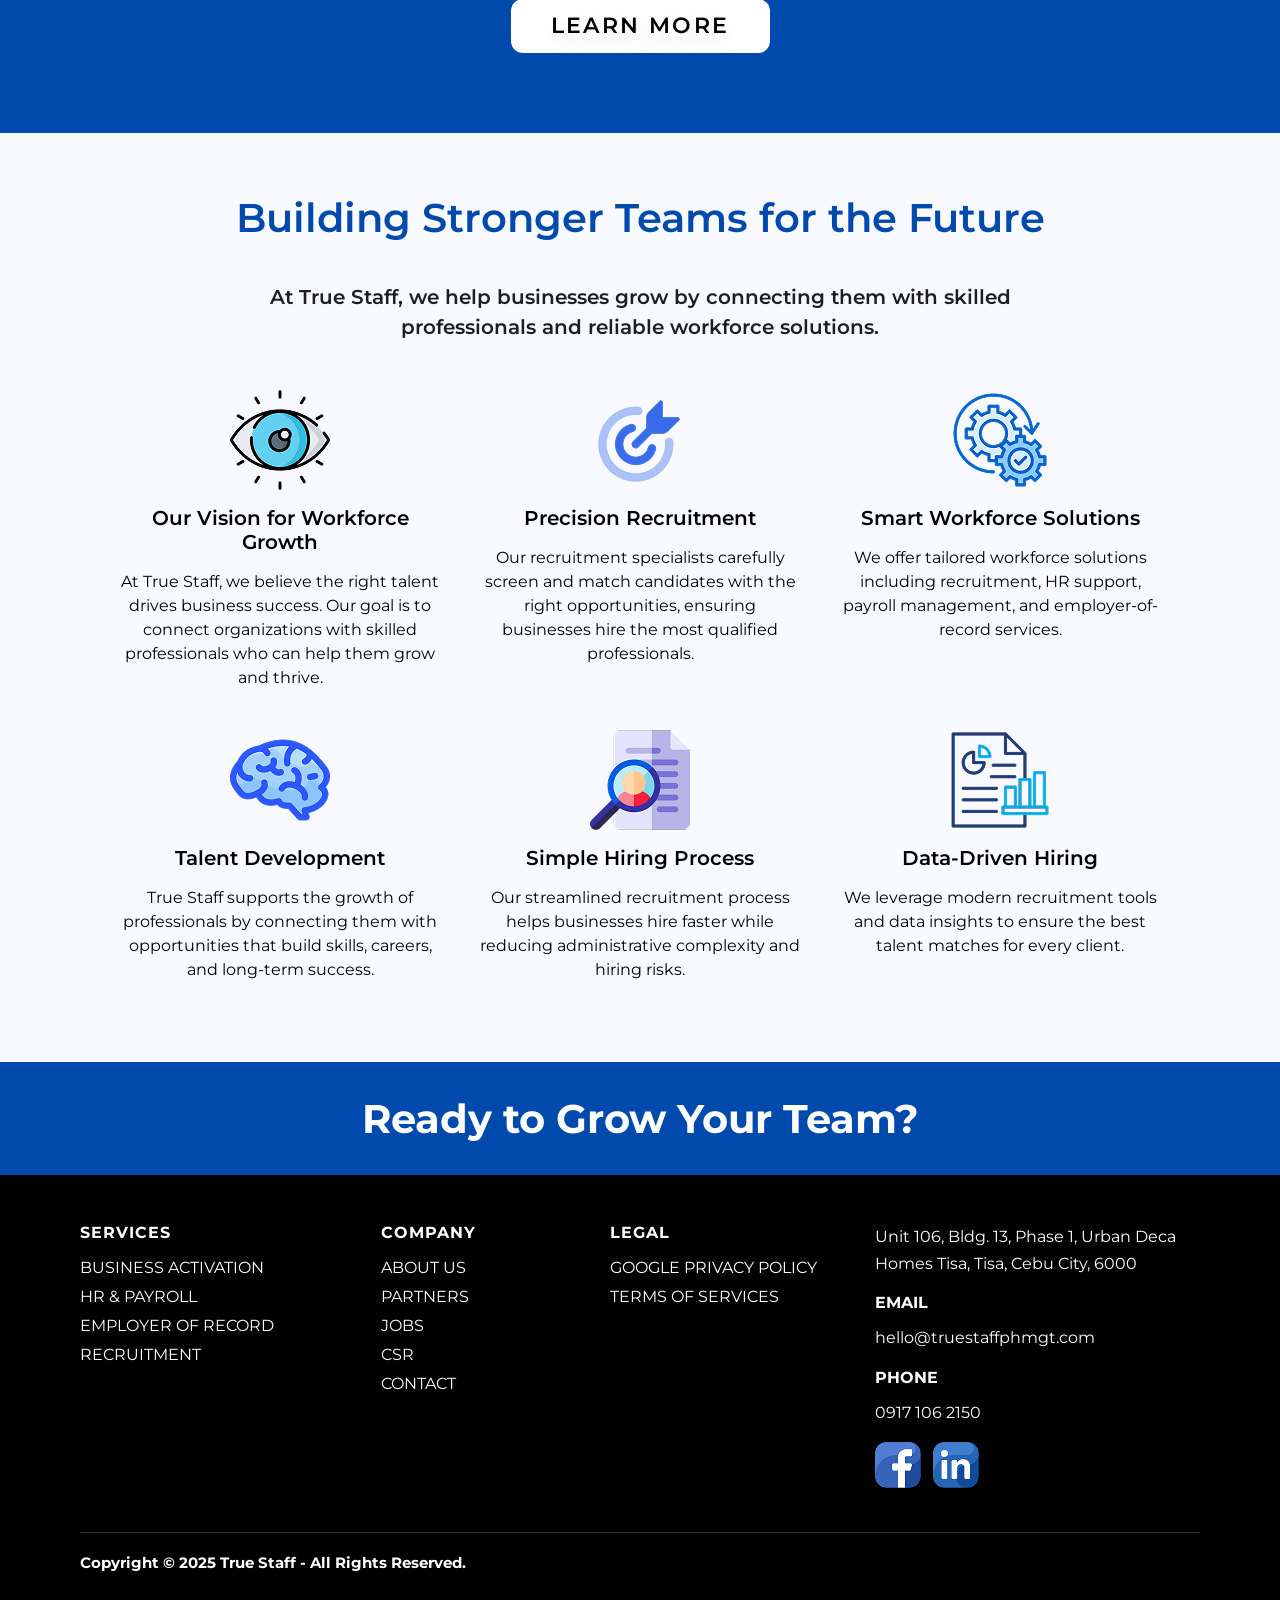
==== commit 276f58ff: "Major Changes | Mostly for Mobile View" ====
--- a/index.html
+++ b/index.html
@@ -567,8 +567,8 @@
     .hero-content > *:nth-child(4) { animation-delay: .35s; }
   </style>
 </head>
+<link rel="stylesheet" href="mobile.css" />
 <body>
-
   <!-- NAVBAR -->
   <nav>
     <div class="nav-logo">
@@ -584,6 +584,9 @@
       <li><a href="contactus.html">CONTACT</a></li>
     </ul>
     <a href="contactus.html" class="btn-demo">REQUEST A DEMO</a>
+    <button class="hamburger" id="hamburger" onclick="toggleMenu()" aria-label="Menu">
+  <span></span><span></span><span></span>
+</button>
   </nav>
 
   <!-- HERO -->
@@ -791,7 +794,6 @@
     <h2>Ready to Grow Your Team?</h2>
   </div>
 
-
   <footer>
     <div class="footer-top">
       <div class="footer-col">
@@ -835,4 +837,25 @@
           </a>
         </div>
       </div>
-    </div>+    </div>
+
+    <div class="footer-bottom">
+      Copyright © 2025 True Staff - All Rights Reserved.
+    </div>
+  </footer>
+  <script>
+    function toggleMenu() {
+      const nav = document.querySelector('.nav-links');
+      const btn = document.getElementById('hamburger');
+      nav.classList.toggle('open');
+      btn.classList.toggle('open');
+    }
+    document.querySelectorAll('.nav-links a').forEach(a => {
+      a.addEventListener('click', () => {
+        document.querySelector('.nav-links').classList.remove('open');
+        document.getElementById('hamburger').classList.remove('open');
+      });
+    });
+  </script>
+</body>
+</html>
